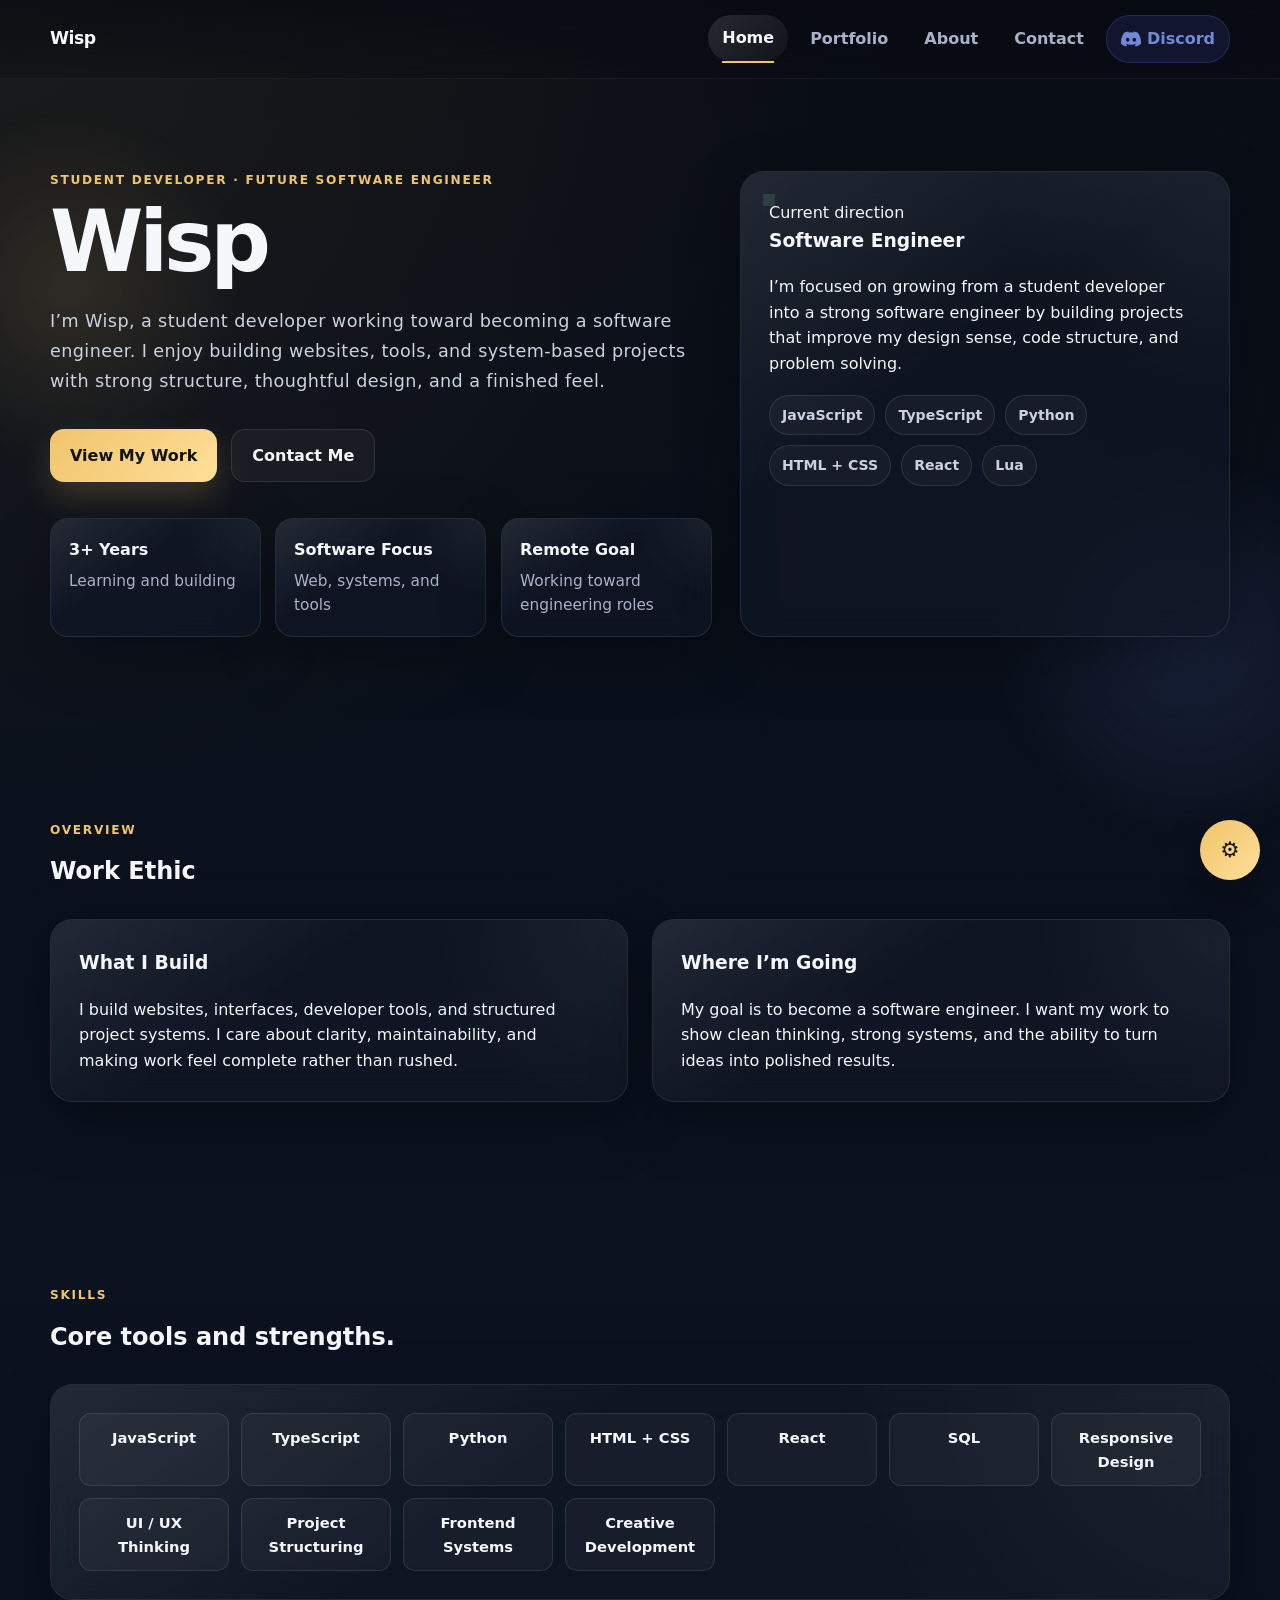
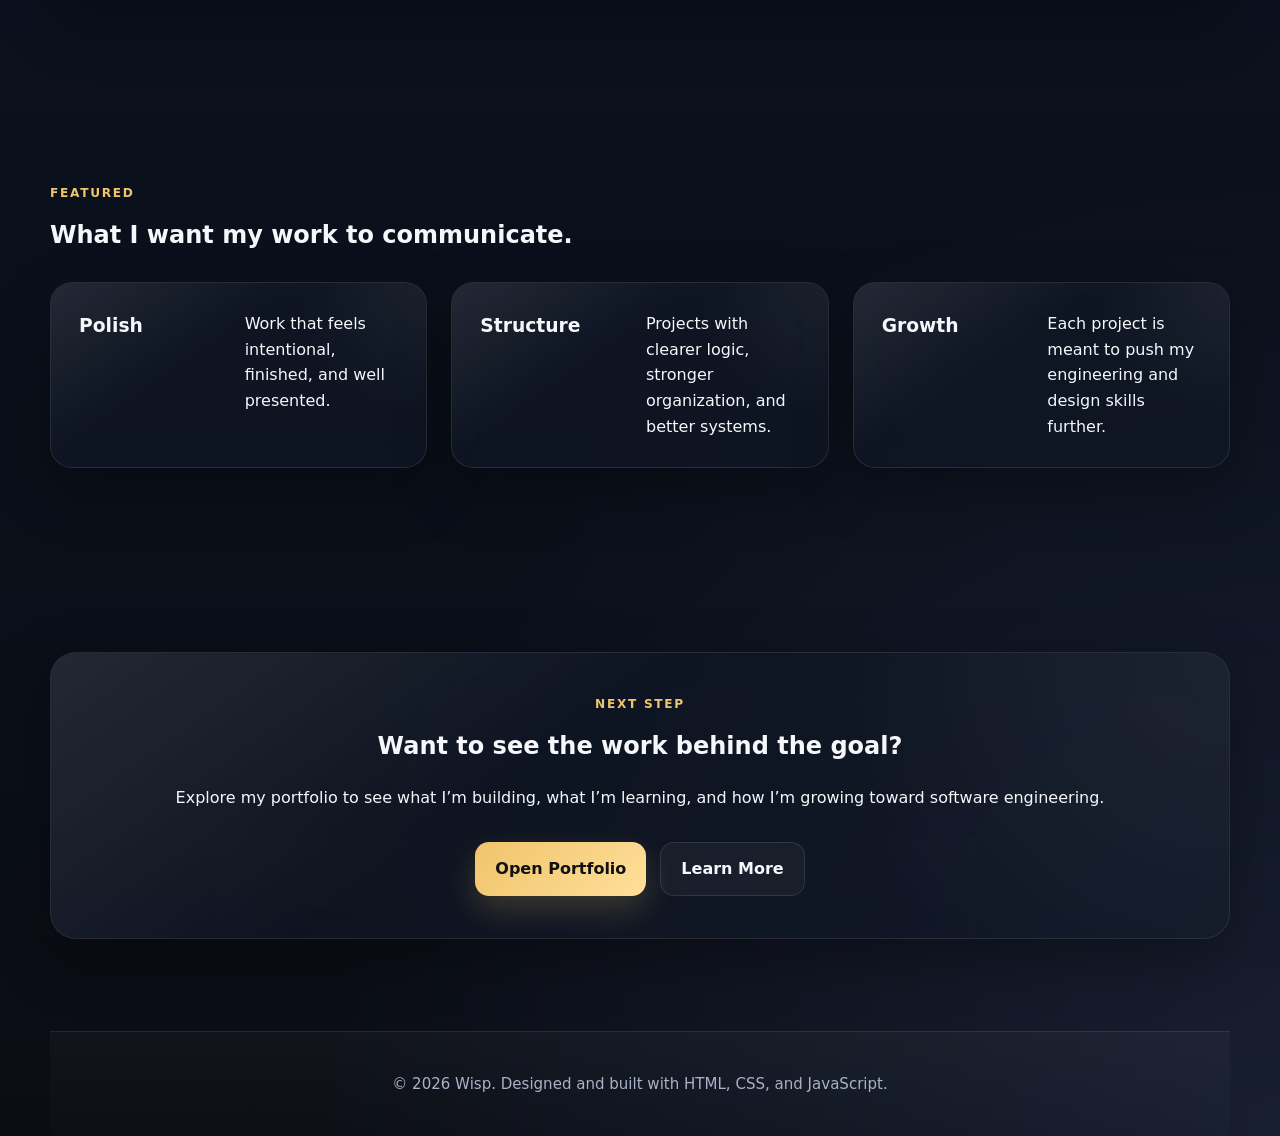
==== index.html @ c850d104 "Add files via upload" ====
<!DOCTYPE html>
<html lang="en">
<head>
<meta charset="UTF-8">
<meta http-equiv="X-UA-Compatible" content="ie=edge">
<meta name="viewport" content="width=device-width, initial-scale=1.0, viewport-fit=cover">
<meta name="color-scheme" content="light dark">
<meta property="og:type" content="website">
<meta property="og:url" content="https://wispts.xyz">
<meta property="og:title" content="Wisp | Software Engineer Portfolio">
<meta property="og:description" content="I'm a student developer focused on growing into a software engineer through real project work, system thinking, and continuous improvement.">
<meta property="og:image" content="wisp_pfp.png">
<meta name="description" content="I’m Wisp, a student developer working toward becoming a software engineer. I enjoy building websites, tools, and system-based projects with strong structure,thoughtful design, and a finished feel.">
<link rel="canonical" href="https://wispts.xyz">
<meta name="robots" content="index, follow, max-image-preview:large">
<meta name="twitter:card" content="summary_large_image">
<meta name="apple-mobile-web-app-capable" content="yes">
<meta name="theme-color" content="#ffffff" media="(prefers-color-scheme: light)"> 
<meta name="theme-color" content="#000000" media="(prefers-color-scheme: dark)">
<script type="application/ld+json">
{
  "@context": "https://schema.org",
  "@type": "WebApplication",
  "name": "Wisp | Portfolio"
}
</script>
    <title>Wisp | Software Engineer Portfolio</title>
    <link rel="stylesheet" href="styles.css">
</head>
<body>    
    <div class="bg-orb orb-1" aria-hidden="true"></div>
    <div class="bg-orb orb-2" aria-hidden="true"></div>

    <header class="site-header">
        <nav class="navbar">
            <a href="index.html" class="logo">Wisp</a>

            <button class="nav-toggle" id="navToggle" aria-label="Toggle navigation" aria-expanded="false" aria-controls="navLinks">
                <span></span>
                <span></span>
                <span></span>
            </button>

            <div class="nav-links" id="navLinks">
                <a href="index.html" class="active">Home</a>
                <a href="portfolio.html">Portfolio</a>
                <a href="about.html">About</a>
                <a href="contact.html">Contact</a>
                <a href="https://discord.gg/YOUR_INVITE" target="_blank" rel="noopener noreferrer" class="nav-discord" aria-label="Discord">
                    <svg width="20" height="20" viewBox="0 0 24 24" fill="currentColor"><path d="M20.317 4.37a19.791 19.791 0 0 0-4.885-1.515.074.074 0 0 0-.079.037c-.21.375-.444.864-.608 1.25a18.27 18.27 0 0 0-5.487 0 12.64 12.64 0 0 0-.617-1.25.077.077 0 0 0-.079-.037A19.736 19.736 0 0 0 3.677 4.37a.07.07 0 0 0-.032.027C.533 9.046-.32 13.58.099 18.057a.082.082 0 0 0 .031.057 19.9 19.9 0 0 0 5.993 3.03.078.078 0 0 0 .084-.028c.462-.63.874-1.295 1.226-1.994a.076.076 0 0 0-.041-.106 13.107 13.107 0 0 1-1.872-.892.077.077 0 0 1-.008-.128 10.2 10.2 0 0 0 .372-.292.074.074 0 0 1 .077-.01c3.928 1.793 8.18 1.793 12.062 0a.074.074 0 0 1 .078.01c.12.098.246.198.373.292a.077.077 0 0 1-.006.127 12.299 12.299 0 0 1-1.873.892.077.077 0 0 0-.041.107c.36.698.772 1.362 1.225 1.993a.076.076 0 0 0 .084.028 19.839 19.839 0 0 0 6.002-3.03.077.077 0 0 0 .032-.054c.5-5.177-.838-9.674-3.549-13.66a.061.061 0 0 0-.031-.03zM8.02 15.33c-1.183 0-2.157-1.085-2.157-2.419 0-1.333.956-2.419 2.157-2.419 1.21 0 2.176 1.096 2.157 2.42 0 1.333-.956 2.418-2.157 2.418zm7.975 0c-1.183 0-2.157-1.085-2.157-2.419 0-1.333.955-2.419 2.157-2.419 1.21 0 2.176 1.096 2.157 2.42 0 1.333-.946 2.418-2.157 2.418z"/></svg>
                    Discord
                </a>
            </div>
        </nav>
    </header>

    <main id="main">
        <section class="section hero">
            <div class="hero-copy reveal">
                <p class="eyebrow">Student Developer · Future Software Engineer</p>
                <h1>Wisp</h1>
                <p class="hero-description">
                    I’m Wisp, a student developer working toward becoming a software engineer.
                    I enjoy building websites, tools, and system-based projects with strong structure,
                    thoughtful design, and a finished feel.
                </p>

                <div class="hero-actions">
                    <a href="portfolio.html" class="button primary">View My Work</a>
                    <a href="contact.html" class="button secondary">Contact Me</a>
                </div>

                <div class="hero-stats">
                    <div class="stat-card">
                        <strong>3+ Years</strong>
                        <span>Learning and building</span>
                    </div>
                    <div class="stat-card">
                        <strong>Software Focus</strong>
                        <span>Web, systems, and tools</span>
                    </div>
                    <div class="stat-card">
                        <strong>Remote Goal</strong>
                        <span>Working toward engineering roles</span>
                    </div>
                </div>
            </div>

            <div class="hero-panel reveal delay-1">
                <div class="dashboard-card">
                    <div class="dashboard-top">
                        <span class="status-dot"></span>
                        <p>Current direction</p>
                    </div>

                    <h3>Software Engineer</h3>
                    <p>
                        I’m focused on growing from a student developer into a strong software engineer
                        by building projects that improve my design sense, code structure, and problem solving.
                    </p>

                    <div class="tech-pills">
                        <span>JavaScript</span>
                        <span>TypeScript</span>
                        <span>Python</span>
                        <span>HTML + CSS</span>
                        <span>React</span>
                        <span>Lua</span>
                    </div>
                </div>
            </div>
        </section>

        <section class="section">
            <div class="section-heading reveal">
                <p class="eyebrow">Overview</p>
                <h2>Work Ethic</h2>
            </div>

            <div class="grid two-col">
                <article class="card reveal">
                    <h3>What I Build</h3>
                    <p>
                        I build websites, interfaces, developer tools, and structured project systems.
                        I care about clarity, maintainability, and making work feel complete rather than rushed.
                    </p>
                </article>

                <article class="card reveal delay-1">
                    <h3>Where I’m Going</h3>
                    <p>
                        My goal is to become a software engineer. I want my work to show clean thinking,
                        strong systems, and the ability to turn ideas into polished results.
                    </p>
                </article>
            </div>
        </section>

        <section class="section">
            <div class="section-heading reveal">
                <p class="eyebrow">Skills</p>
                <h2>Core tools and strengths.</h2>
            </div>

            <div class="card reveal">
                <div class="skill-grid">
                    <span>JavaScript</span>
                    <span>TypeScript</span>
                    <span>Python</span>
                    <span>HTML + CSS</span>
                    <span>React</span>
                    <span>SQL</span>
                    <span>Responsive Design</span>
                    <span>UI / UX Thinking</span>
                    <span>Project Structuring</span>
                    <span>Frontend Systems</span>
                    <span>Creative Development</span>
                </div>
            </div>
        </section>

        <section class="section">
            <div class="section-heading reveal">
                <p class="eyebrow">Featured</p>
                <h2>What I want my work to communicate.</h2>
            </div>

            <div class="grid three-col">
                <article class="card feature-card reveal">
                    <h3>Polish</h3>
                    <p>Work that feels intentional, finished, and well presented.</p>
                </article>

                <article class="card feature-card reveal delay-1">
                    <h3>Structure</h3>
                    <p>Projects with clearer logic, stronger organization, and better systems.</p>
                </article>

                <article class="card feature-card reveal delay-2">
                    <h3>Growth</h3>
                    <p>Each project is meant to push my engineering and design skills further.</p>
                </article>
            </div>
        </section>

        <section class="section">
            <div class="cta-card reveal">
                <p class="eyebrow">Next Step</p>
                <h2>Want to see the work behind the goal?</h2>
                <p>
                    Explore my portfolio to see what I’m building, what I’m learning, and how I’m growing toward software engineering.
                </p>
                <div class="hero-actions center-actions">
                    <a href="portfolio.html" class="button primary">Open Portfolio</a>
                    <a href="about.html" class="button secondary">Learn More</a>
                </div>
            </div>
        </section>
    </main>

    <footer class="footer-section">
        <p>© 2026 Wisp. Designed and built with HTML, CSS, and JavaScript.</p>
    </footer>

    <button class="back-to-top" id="backToTop" aria-label="Back to top">↑</button>
    <button class="settings-fab" id="settingsFab" aria-label="Open site settings" title="Settings">⚙</button>

    <aside class="settings-panel" id="settingsPanel" aria-label="Settings panel">
        <div class="settings-header">
            <h2>Theme Lab</h2>
            <button id="closeSettings" aria-label="Close settings">✕</button>
        </div>

    <div class="settings-body">
        <div class="settings-group">
            <label>Theme</label>
            <select id="themeSelect">
                <option value="dark">Dark Gold</option>
                <option value="light">Light</option>
                <option value="midnight">Midnight</option>
            </select>
        </div>

        <div class="settings-group">
            <label>Surface</label>
            <select id="densitySelect">
                <option value="glass">Glass</option>
                <option value="solid">Solid</option>
            </select>
        </div>

        <div class="settings-group">
            <label>Font</label>
            <select id="fontScaleSelect">
                <option value="normal">Normal</option>
                <option value="large">Large</option>
            </select>
        </div>

        <div class="settings-group">
            <label>Animation</label>
            <input type="range" id="animationLevel" min="0" max="2">
        </div>

        <div class="settings-group">
            <label>Radius</label>
            <input type="range" id="radiusLevel" min="0" max="2">
        </div>
    </div>

    <div class="settings-footer">
        <button id="resetSettings" class="button secondary">Reset</button>
        <button id="applySettings" class="button primary">Apply</button>
    </div>
    </aside>

    <script src="script.js"></script>
</body>
</html>
---- styles.css ----
:root {
    --bg: #0a0d14;
    --bg-soft: #111725;
    --surface: rgba(18, 24, 38, 0.72);
    --surface-strong: rgba(22, 29, 46, 0.92);
    --card-bg: rgba(16, 23, 37, 0.7);
    --card-bg-solid: #121a2a;
    --text: #f5f7fb;
    --muted: #a8b2c8;
    --muted-strong: #cad2e2;
    --border: rgba(255, 255, 255, 0.1);
    --border-strong: rgba(255, 255, 255, 0.18);
    --accent: #f0c46b;
    --accent-2: #ffdf9a;
    --accent-dark: #d5a94d;
    --success: #69e3a7;
    --danger: #ff8585;

    --shadow: 0 20px 60px rgba(0, 0, 0, 0.32);
    --shadow-soft: 0 12px 32px rgba(0, 0, 0, 0.2);
    --shadow-strong: 0 32px 80px rgba(0, 0, 0, 0.42);

    --max-width: 1180px;

    --radius-scale: 1;
    --motion-distance: 26px;
    --motion-duration: 0.7s;
    --panel-width: 390px;

    --nav-pill-padding-y: 10px;
    --nav-pill-padding-x: 14px;

    --section-space: 92px;
    --content-gap: 24px;

    --font-base: 16px;

    --rotateX: 0deg;
    --rotateY: 0deg;
}

*,
*::before,
*::after {
    box-sizing: border-box;
}

html {
    scroll-behavior: smooth;
}

body {
    margin: 0;
    min-height: 100vh;
    font-family: Inter, ui-sans-serif, system-ui, -apple-system, BlinkMacSystemFont, "Segoe UI", sans-serif;
    font-size: var(--font-base);
    line-height: 1.6;
    color: var(--text);
    background:
        radial-gradient(circle at top left, rgba(240, 196, 107, 0.08), transparent 28%),
        radial-gradient(circle at bottom right, rgba(124, 155, 255, 0.12), transparent 32%),
        linear-gradient(180deg, #090d14 0%, #0b1220 45%, #0a0d14 100%);
    overflow-x: hidden;
    position: relative;
    transition: opacity 0.35s ease;
}

body.page-transitioning {
    opacity: 0;
}

body.theme-light {
    --bg: #f6f8fc;
    --bg-soft: #ffffff;
    --surface: rgba(255, 255, 255, 0.82);
    --surface-strong: rgba(255, 255, 255, 0.96);
    --card-bg: rgba(255, 255, 255, 0.82);
    --card-bg-solid: #ffffff;
    --text: #172033;
    --muted: #5f6d86;
    --muted-strong: #3a465d;
    --border: rgba(18, 31, 58, 0.08);
    --border-strong: rgba(18, 31, 58, 0.14);
    --accent: #c88d1b;
    --accent-2: #e3b34d;
    --accent-dark: #a97108;
    --shadow: 0 18px 50px rgba(28, 46, 84, 0.12);
    --shadow-soft: 0 10px 30px rgba(28, 46, 84, 0.08);
    --shadow-strong: 0 28px 70px rgba(28, 46, 84, 0.16);
    background:
        radial-gradient(circle at top left, rgba(225, 175, 67, 0.13), transparent 28%),
        radial-gradient(circle at bottom right, rgba(128, 151, 217, 0.16), transparent 32%),
        linear-gradient(180deg, #f4f7fb 0%, #edf2f9 46%, #f7f9fd 100%);
}

body.theme-midnight {
    --bg: #060815;
    --bg-soft: #0c1330;
    --surface: rgba(12, 18, 42, 0.76);
    --surface-strong: rgba(13, 21, 50, 0.94);
    --card-bg: rgba(12, 19, 44, 0.72);
    --card-bg-solid: #0f1a3f;
    --text: #eef4ff;
    --muted: #9fb2d7;
    --muted-strong: #c7d7f1;
    --border: rgba(143, 177, 255, 0.12);
    --border-strong: rgba(143, 177, 255, 0.22);
    --accent: #7bb2ff;
    --accent-2: #aacfff;
    --accent-dark: #5a90dc;
    background:
        radial-gradient(circle at top left, rgba(107, 158, 255, 0.14), transparent 30%),
        radial-gradient(circle at bottom right, rgba(58, 102, 193, 0.18), transparent 34%),
        linear-gradient(180deg, #060915 0%, #09122b 50%, #060915 100%);
}

body.style-solid {
    --surface: var(--surface-strong);
    --card-bg: var(--card-bg-solid);
}

body.font-large {
    --font-base: 17px;
}

body.motion-minimal {
    --motion-distance: 16px;
    --motion-duration: 0.45s;
}

body.motion-dynamic {
    --motion-distance: 38px;
    --motion-duration: 0.95s;
}

body.radius-tight {
    --radius-scale: 0.78;
}

body.radius-soft {
    --radius-scale: 1.22;
}

body.compact-mode {
    --nav-pill-padding-y: 8px;
    --nav-pill-padding-x: 12px;
}

body.glow-off .bg-orb,
body.glow-off .status-dot {
    opacity: 0 !important;
    box-shadow: none !important;
}

body.high-contrast {
    --border: rgba(255, 255, 255, 0.18);
    --border-strong: rgba(255, 255, 255, 0.28);
}

body.theme-light.high-contrast,
body.theme-midnight.high-contrast {
    --border: rgba(18, 31, 58, 0.18);
    --border-strong: rgba(18, 31, 58, 0.3);
}

body.settings-open {
    overflow: hidden;
}

body.reduce-motion *,
body.reduce-motion *::before,
body.reduce-motion *::after {
    animation: none !important;
    transition-duration: 0.001ms !important;
    scroll-behavior: auto !important;
}

img {
    max-width: 100%;
    display: block;
}

a {
    color: inherit;
    text-decoration: none;
    outline: none;
    position: relative;
    transition: color 0.28s cubic-bezier(0.22, 1, 0.36, 1);
}

a:focus-visible {
    outline: 2px solid var(--accent);
    outline-offset: 2px;
    border-radius: 4px;
}

button,
input,
select,
textarea {
    font: inherit;
}

button:focus-visible,
input:focus-visible,
select:focus-visible,
textarea:focus-visible {
    outline: 2px solid var(--accent);
    outline-offset: 2px;
}

p,
h1,
h2,
h3,
h4 {
    margin-top: 0;
}

p:last-child {
    margin-bottom: 0;
}

.skip-link {
    position: absolute;
    left: 16px;
    top: -44px;
    background: var(--accent);
    color: #101010;
    padding: 10px 14px;
    border-radius: 12px;
    font-weight: 800;
    z-index: 3000;
    transition: top 0.2s ease;
}

.skip-link:focus {
    top: 16px;
}

.bg-orb {
    position: fixed;
    border-radius: 999px;
    filter: blur(10px);
    pointer-events: none;
    z-index: -1;
    opacity: 0.75;
}

.orb-1 {
    width: 380px;
    height: 380px;
    left: -120px;
    top: 100px;
    background: radial-gradient(circle, rgba(240, 196, 107, 0.16), transparent 68%);
    animation: floatOrb 11s ease-in-out infinite;
}

.orb-2 {
    width: 420px;
    height: 420px;
    right: -120px;
    bottom: 40px;
    background: radial-gradient(circle, rgba(115, 146, 255, 0.18), transparent 68%);
    animation: floatOrb 14s ease-in-out infinite reverse;
}

@keyframes floatOrb {
    0%, 100% {
        transform: translate3d(0, 0, 0) scale(1);
    }
    50% {
        transform: translate3d(0, -20px, 0) scale(1.04);
    }
}

@keyframes shimmer {
    0% {
        transform: translateX(-100%);
    }
    100% {
        transform: translateX(100%);
    }
}

.site-header {
    position: sticky;
    top: 0;
    z-index: 1400;
    backdrop-filter: blur(20px);
    background: linear-gradient(180deg, rgba(8, 11, 18, 0.76), rgba(8, 11, 18, 0.3));
    border-bottom: 1px solid rgba(255, 255, 255, 0.06);
    transition: all 0.3s cubic-bezier(0.22, 1, 0.36, 1);
}

.site-header.scrolled {
    background: linear-gradient(180deg, rgba(8, 11, 18, 0.95), rgba(8, 11, 18, 0.65));
    border-bottom-color: rgba(240, 196, 107, 0.12);
    box-shadow: 0 8px 32px rgba(0, 0, 0, 0.24);
}

body.theme-light .site-header {
    background: linear-gradient(180deg, rgba(246, 248, 252, 0.92), rgba(246, 248, 252, 0.62));
    border-bottom-color: rgba(18, 31, 58, 0.08);
}

body.theme-light .site-header.scrolled {
    background: linear-gradient(180deg, rgba(246, 248, 252, 0.98), rgba(246, 248, 252, 0.85));
    border-bottom-color: rgba(200, 141, 27, 0.12);
    box-shadow: 0 8px 32px rgba(28, 46, 84, 0.1);
}

.navbar {
    width: min(var(--max-width), calc(100% - 32px));
    margin: 0 auto;
    min-height: 78px;
    display: flex;
    align-items: center;
    justify-content: space-between;
    gap: 22px;
    position: relative;
}

.logo {
    font-weight: 900;
    letter-spacing: -0.03em;
    font-size: 1.08rem;
    white-space: nowrap;
}

.nav-links {
    display: flex;
    align-items: center;
    gap: 8px;
}

.nav-links a {
    padding: var(--nav-pill-padding-y) var(--nav-pill-padding-x);
    border-radius: 999px;
    color: var(--muted);
    transition: 0.25s ease;
    font-weight: 700;
    position: relative;
    display: inline-flex;
    align-items: center;
    gap: 6px;
}

.nav-links a:focus-visible {
    outline: 2px solid var(--accent);
    outline-offset: 2px;
}

.nav-links a::before {
    content: "";
    position: absolute;
    inset: 0;
    border-radius: inherit;
    background: linear-gradient(135deg, rgba(255,255,255,0.12), rgba(255,255,255,0.03));
    opacity: 0;
    transition: opacity 0.25s ease;
}

body.theme-light .nav-links a::before {
    background: linear-gradient(135deg, rgba(24, 42, 75, 0.09), rgba(24, 42, 75, 0.03));
}

.nav-links a:hover::before,
.nav-links a.active::before {
    opacity: 1;
}

.nav-links a:hover,
.nav-links a.active {
    color: var(--text);
    transform: translateY(-1px);
}

.nav-links a::after {
    content: "";
    position: absolute;
    bottom: -2px;
    left: var(--nav-pill-padding-x);
    right: var(--nav-pill-padding-x);
    height: 2px;
    background: var(--accent);
    transform: scaleX(0);
    transition: transform 0.28s cubic-bezier(0.22, 1, 0.36, 1);
}

.nav-links a:hover::after,
.nav-links a.active::after {
    transform: scaleX(1);
}

.nav-toggle {
    width: 46px;
    height: 46px;
    border-radius: 14px;
    border: 1px solid var(--border);
    background: rgba(255, 255, 255, 0.05);
    display: none;
    align-items: center;
    justify-content: center;
    flex-direction: column;
    gap: 5px;
    cursor: pointer;
    transition: 0.25s ease;
}

body.theme-light .nav-toggle {
    background: rgba(17, 32, 53, 0.04);
}

.nav-toggle:hover {
    transform: translateY(-1px);
    border-color: var(--border-strong);
}

.nav-toggle span {
    width: 20px;
    height: 2px;
    border-radius: 999px;
    background: var(--text);
    transition: 0.22s ease;
}

.nav-toggle.active span:nth-child(1) {
    transform: translateY(7px) rotate(45deg);
}

.nav-toggle.active span:nth-child(2) {
    opacity: 0;
}

.nav-toggle.active span:nth-child(3) {
    transform: translateY(-7px) rotate(-45deg);
}

@media (max-width: 760px) {
    .nav-toggle {
        background: rgba(255, 255, 255, 0.08);
    }
}

main {
    width: 100%;
}

.section {
    width: min(var(--max-width), calc(100% - 32px));
    margin: 0 auto;
    padding: var(--section-space) 0;
}

.section-heading {
    margin-bottom: 28px;
}

.eyebrow {
    color: var(--accent);
    text-transform: uppercase;
    letter-spacing: 0.14em;
    font-size: 0.76rem;
    font-weight: 900;
    margin-bottom: 12px;
}

.hero {
    display: grid;
    grid-template-columns: 1.15fr 0.85fr;
    gap: 28px;
    align-items: stretch;
}

.hero-copy,
.hero-panel,
.page-intro,
.card,
.dashboard-card,
.cta-card {
    position: relative;
}

.hero h1,
.page-intro h1 {
    font-size: clamp(3rem, 7vw, 5.3rem);
    line-height: 0.95;
    letter-spacing: -0.05em;
    margin-bottom: 24px;
    text-wrap: balance;
}

.page-intro {
    max-width: 760px;
}

.hero-description,
.page-description {
    max-width: 62ch;
    font-size: 1.1rem;
    color: var(--muted-strong);
    margin-bottom: 0;
    letter-spacing: 0.4px;
    line-height: 1.7;
}

.hero-actions,
.project-links {
    display: flex;
    flex-wrap: wrap;
    gap: 14px;
    margin-top: 32px;
}

.hero-stats {
    display: grid;
    grid-template-columns: repeat(3, minmax(0, 1fr));
    gap: 14px;
    margin-top: 36px;
}

@media (max-width: 640px) {
    .hero-stats {
        gap: 10px;
    }
}

.grid {
    display: grid;
    gap: var(--content-gap);
}

.grid.two-col {
    grid-template-columns: repeat(2, minmax(0, 1fr));
}

.grid.three-col {
    grid-template-columns: repeat(3, minmax(0, 1fr));
}

.project-grid {
    grid-template-columns: repeat(2, minmax(0, 1fr));
}

.skill-grid,
.feature-card {
    display: grid;
    grid-template-columns: repeat(auto-fit, minmax(140px, 1fr));
    gap: 12px;
}

.skill-grid span,
.feature-card span {
    padding: 12px 16px;
    background: rgba(255, 255, 255, 0.04);
    border: 1px solid var(--border);
    border-radius: calc(12px * var(--radius-scale));
    text-align: center;
    font-weight: 600;
    font-size: 0.92rem;
    transition: all 0.22s ease;
}

body.theme-light .skill-grid span,
body.theme-light .feature-card span {
    background: rgba(20, 33, 58, 0.03);
}

.skill-grid span:hover,
.feature-card span:hover {
    background: rgba(255, 255, 255, 0.08);
    border-color: var(--accent);
    color: var(--accent);
    transform: translateY(-2px);
}

body.theme-light .skill-grid span:hover,
body.theme-light .feature-card span:hover {
    background: rgba(20, 33, 58, 0.07);
}

.stat-card,
.card,
.dashboard-card,
.cta-card,
.settings-panel {
    background: var(--card-bg);
    border: 1px solid var(--border);
    box-shadow: var(--shadow);
    backdrop-filter: blur(18px);
}

.stat-card,
.card,
.dashboard-card,
.cta-card {
    transform-style: preserve-3d;
    transform: perspective(1000px) rotateX(var(--rotateX, 0deg)) rotateY(var(--rotateY, 0deg));
    transition:
        transform 0.28s ease,
        box-shadow 0.28s ease,
        border-color 0.28s ease,
        background 0.28s ease;
    --mouse-x: 50%;
    --mouse-y: 50%;
}

.card::after,
.dashboard-card::after,
.stat-card::after,
.cta-card::after {
    content: "";
    position: absolute;
    top: 0;
    left: 0;
    right: 0;
    bottom: 0;
    background: radial-gradient(
        circle at var(--mouse-x) var(--mouse-y),
        rgba(240, 196, 107, 0.15) 0%,
        transparent 60%
    );
    opacity: 0;
    transition: opacity 0.3s ease;
    pointer-events: none;
    border-radius: inherit;
}

.stat-card {
    border-radius: calc(18px * var(--radius-scale));
    padding: 18px;
    position: relative;
    overflow: hidden;
}

.card {
    border-radius: calc(22px * var(--radius-scale));
    padding: 28px;
    position: relative;
    overflow: hidden;
}

.dashboard-card {
    border-radius: calc(24px * var(--radius-scale));
    padding: 28px;
    width: 100%;
    position: relative;
    overflow: hidden;
    min-height: 100%;
}

.cta-card {
    border-radius: calc(26px * var(--radius-scale));
    padding: 42px 30px;
    text-align: center;
    position: relative;
    overflow: hidden;
}

.stat-card::before,
.card::before,
.dashboard-card::before,
.cta-card::before {
    content: "";
    position: absolute;
    inset: 0;
    background:
        linear-gradient(145deg, rgba(255,255,255,0.12), transparent 42%),
        radial-gradient(circle at top right, rgba(255,255,255,0.08), transparent 35%);
    opacity: 0.75;
    pointer-events: none;
}

body.theme-light .stat-card::before,
body.theme-light .card::before,
body.theme-light .dashboard-card::before,
body.theme-light .cta-card::before {
    background:
        linear-gradient(145deg, rgba(255,255,255,0.48), transparent 42%),
        radial-gradient(circle at top right, rgba(203, 215, 237, 0.28), transparent 35%);
}

.card:hover,
.dashboard-card:hover,
.stat-card:hover,
.cta-card:hover {
    box-shadow: 0 34px 70px rgba(0, 0, 0, 0.34);
    border-color: rgba(255, 255, 255, 0.18);
}

.card:hover::after,
.dashboard-card:hover::after,
.stat-card:hover::after,
.cta-card:hover::after {
    opacity: 1;
}

body.theme-light .card:hover,
body.theme-light .dashboard-card:hover,
body.theme-light .stat-card:hover,
body.theme-light .cta-card:hover {
    border-color: rgba(17, 32, 53, 0.14);
    box-shadow: 0 26px 64px rgba(28, 46, 84, 0.14);
}

.card.is-tilting,
.dashboard-card.is-tilting,
.stat-card.is-tilting,
.cta-card.is-tilting {
    will-change: transform;
}

.stat-card strong,
.card h2,
.card h3,
.dashboard-card h3,
.cta-card h2 {
    text-wrap: balance;
}

.stat-card strong {
    display: block;
    font-size: 1rem;
    margin-bottom: 6px;
}

.stat-card span {
    display: block;
    color: var(--muted);
    font-size: 0.96rem;
}

.project-top {
    display: flex;
    align-items: center;
    gap: 10px;
    margin-bottom: 14px;
}

.project-top p {
    margin: 0;
    color: var(--muted);
    font-weight: 700;
}

.project-top h2 {
    margin: 0;
}

.project-card {
    display: flex;
    flex-direction: column;
    height: 100%;
}

.status-dot {
    width: 10px;
    height: 10px;
    border-radius: 999px;
    background: var(--success);
    box-shadow: 0 0 0 6px rgba(105, 227, 167, 0.14);
    flex-shrink: 0;
}

.tech-pills,
.project-stack,
.tag-row {
    display: flex;
    flex-wrap: wrap;
    gap: 10px;
    margin-top: 18px;
}

.tech-pills span,
.project-stack span,
.project-tag,
.tag-row span {
    display: inline-flex;
    align-items: center;
    padding: 8px 12px;
    border-radius: 999px;
    border: 1px solid var(--border);
    color: var(--muted-strong);
    background: rgba(255, 255, 255, 0.04);
    font-weight: 700;
    font-size: 0.88rem;
    transition: all 0.22s ease;
}

body.theme-light .tech-pills span,
body.theme-light .project-stack span,
body.theme-light .project-tag,
body.theme-light .tag-row span {
    background: rgba(20, 33, 58, 0.04);
}

.tech-pills span:hover,
.project-stack span:hover,
.tag-row span:hover {
    background: rgba(255, 255, 255, 0.08);
    border-color: var(--accent);
    transform: translateY(-2px);
}

.project-tag {
    color: var(--accent);
    border-color: rgba(240, 196, 107, 0.22);
}

.timeline {
    display: grid;
    gap: 16px;
    margin-top: 22px;
}

.timeline-item {
    position: relative;
    padding: 18px 18px 18px 22px;
    border-left: 2px solid rgba(240, 196, 107, 0.35);
    border-radius: 0 calc(16px * var(--radius-scale)) calc(16px * var(--radius-scale)) 0;
    background: rgba(255, 255, 255, 0.03);
}

body.theme-light .timeline-item {
    background: rgba(21, 34, 59, 0.03);
}

.timeline-item::before {
    content: "";
    position: absolute;
    left: -7px;
    top: 23px;
    width: 12px;
    height: 12px;
    border-radius: 999px;
    background: var(--accent);
    box-shadow: 0 0 0 5px rgba(240, 196, 107, 0.16);
}

.timeline-item h3 {
    margin-bottom: 8px;
}

.learning-block {
    margin-top: 32px;
    padding-top: 32px;
    border-top: 1px solid var(--border);
}

.learning-eyebrow {
    margin-top: 0;
}

.center-actions {
    justify-content: center;
}

.clean-list {
    padding: 0;
    margin: 0;
    list-style: none;
    display: grid;
    gap: 10px;
}

.clean-list li {
    color: var(--muted-strong);
    padding-left: 18px;
    position: relative;
}

.clean-list li::before {
    content: "";
    position: absolute;
    left: 0;
    top: 0.72em;
    width: 8px;
    height: 8px;
    border-radius: 999px;
    background: var(--accent);
    transform: translateY(-50%);
}

form,
.form-stack {
    display: grid;
    gap: 16px;
}

label {
    font-weight: 700;
}

input[type="text"],
input[type="email"],
input[type="tel"],
textarea,
select {
    width: 100%;
    border-radius: calc(14px * var(--radius-scale));
    border: 1px solid var(--border);
    background: rgba(255, 255, 255, 0.04);
    color: var(--text);
    padding: 14px 15px;
    outline: none;
    transition: 0.22s ease;
    font-family: inherit;
}

body.theme-light input[type="text"],
body.theme-light input[type="email"],
body.theme-light input[type="tel"],
body.theme-light textarea,
body.theme-light select {
    background: rgba(20, 33, 58, 0.04);
}

input:focus,
textarea:focus,
select:focus {
    border-color: rgba(240, 196, 107, 0.46);
    box-shadow: 0 0 0 4px rgba(240, 196, 107, 0.12);
}

textarea {
    min-height: 150px;
    resize: vertical;
}

.button {
    border: none;
    border-radius: calc(14px * var(--radius-scale));
    padding: 13px 20px;
    display: inline-flex;
    align-items: center;
    justify-content: center;
    font-weight: 800;
    transition:
        transform 0.24s ease,
        box-shadow 0.24s ease,
        background 0.24s ease,
        border-color 0.24s ease;
    cursor: pointer;
    position: relative;
    overflow: hidden;
}

.button::before {
    content: "";
    position: absolute;
    inset: 0;
    background: linear-gradient(145deg, rgba(255,255,255,0.18), transparent 40%);
    opacity: 0;
    transition: opacity 0.24s ease;
}

.button::after {
    content: "";
    position: absolute;
    inset: 0;
    background: linear-gradient(90deg, transparent 0%, rgba(255, 255, 255, 0.4) 50%, transparent 100%);
    opacity: 0;
    animation: none;
}

.button:hover::before {
    opacity: 1;
}

.button:hover::after {
    animation: shimmer 0.6s ease-in-out;
}

.button:hover {
    transform: translateY(-3px);
}

.button:focus-visible {
    outline: 2px solid #111;
    outline-offset: 2px;
}

.button.primary {
    background: linear-gradient(135deg, var(--accent), var(--accent-2));
    color: #111;
    box-shadow: 0 14px 32px rgba(240, 196, 107, 0.2);
}

.button.primary:hover {
    box-shadow: 0 18px 48px rgba(240, 196, 107, 0.32);
}

.button.secondary {
    background: rgba(255, 255, 255, 0.04);
    color: var(--text);
    border: 1px solid var(--border);
}

.button.secondary:hover {
    background: rgba(255, 255, 255, 0.08);
    border-color: var(--accent);
    color: var(--accent);
}

body.theme-light .button.secondary {
    background: rgba(20, 33, 58, 0.04);
}

body.theme-light .button.secondary:hover {
    background: rgba(20, 33, 58, 0.08);
}

.button.small {
    padding: 10px 14px;
    font-size: 0.92rem;
}

.button.full-width {
    width: 100%;
}

.button:active {
    transform: translateY(0);
}

footer {
    width: 100%;
    padding: 40px 0;
    border-top: 1px solid var(--border);
    background: linear-gradient(180deg, rgba(255,255,255,0.03), rgba(255,255,255,0.01));
}

body.theme-light footer {
    background: linear-gradient(180deg, rgba(18, 31, 58, 0.04), rgba(18, 31, 58, 0.02));
}

.footer-section {
    width: min(var(--max-width), calc(100% - 32px));
    margin: 0 auto;
    text-align: center;
    color: var(--muted);
    font-size: 0.94rem;
}

.footer-section p {
    margin: 0;
}

.reveal {
    opacity: 0;
    transform: translateY(var(--motion-distance)) scale(0.985);
    transition:
        opacity var(--motion-duration) cubic-bezier(0.22, 1, 0.36, 1),
        transform var(--motion-duration) cubic-bezier(0.22, 1, 0.36, 1);
    transition-delay: var(--reveal-delay, 0ms);
}

.reveal.is-visible {
    opacity: 1;
    transform: translateY(0) scale(1);
}

.delay-1 {
    transition-delay: 0.09s;
}

.delay-2 {
    transition-delay: 0.18s;
}

.settings-fab,
.back-to-top {
    position: fixed;
    right: 20px;
    border: none;
    border-radius: 50%;
    background: linear-gradient(135deg, var(--accent), var(--accent-2));
    color: #111;
    cursor: pointer;
    box-shadow: 0 18px 40px rgba(0, 0, 0, 0.28);
    z-index: 1600;
}

.settings-fab {
    bottom: 20px;
    width: 60px;
    height: 60px;
    font-size: 1.35rem;
    transition: transform 0.28s ease, box-shadow 0.28s ease;
}

.settings-fab:hover {
    transform: translateY(-4px) rotate(10deg) scale(1.04);
    box-shadow: 0 22px 48px rgba(0, 0, 0, 0.34);
}

.back-to-top {
    bottom: 92px;
    width: 52px;
    height: 52px;
    font-size: 1.2rem;
    transition: transform 0.25s ease, opacity 0.25s ease, box-shadow 0.25s ease;
    opacity: 0;
    pointer-events: none;
}

.back-to-top.visible {
    opacity: 1;
    pointer-events: auto;
}

.back-to-top:hover {
    transform: translateY(-4px);
    box-shadow: 0 18px 38px rgba(0, 0, 0, 0.32);
}

.settings-panel {
    position: fixed;
    right: 20px;
    bottom: 92px;
    width: min(var(--panel-width), calc(100vw - 28px));
    border-radius: calc(28px * var(--radius-scale));
    padding: 22px;
    z-index: 1700;
    transform: translateY(24px) scale(0.96);
    opacity: 0;
    pointer-events: none;
    transition:
        transform 0.28s cubic-bezier(0.22, 1, 0.36, 1),
        opacity 0.28s ease,
        box-shadow 0.28s ease,
        border-color 0.28s ease;
    background:
        linear-gradient(180deg, rgba(255,255,255,0.10), rgba(255,255,255,0.03)),
        linear-gradient(135deg, rgba(255,255,255,0.04), rgba(255,255,255,0.01)),
        var(--card-bg);
    border: 1px solid var(--border);
    box-shadow: 0 28px 80px rgba(0, 0, 0, 0.42);
    overflow: hidden;
    max-height: min(82vh, 780px);
    backdrop-filter: blur(20px);
}

.settings-panel.open {
    opacity: 1;
    transform: translateY(0) scale(1);
    pointer-events: auto;
    border-color: rgba(240, 196, 107, 0.2);
    box-shadow: 0 28px 80px rgba(0, 0, 0, 0.48), 0 0 32px rgba(240, 196, 107, 0.12);
}

.settings-panel::after {
    content: "";
    position: absolute;
    inset: 0;
    pointer-events: none;
    background:
        radial-gradient(circle at top left, rgba(240, 196, 107, 0.12), transparent 30%),
        radial-gradient(circle at bottom right, rgba(122, 154, 255, 0.10), transparent 34%);
    opacity: 0.9;
}

.settings-header,
.settings-body,
.settings-panel > .button {
    position: relative;
    z-index: 1;
}

.settings-header {
    display: flex;
    justify-content: space-between;
    align-items: flex-start;
    gap: 16px;
    margin-bottom: 18px;
    padding-bottom: 14px;
    border-bottom: 1px solid rgba(255,255,255,0.06);
}

body.theme-light .settings-header {
    border-bottom-color: rgba(18, 31, 58, 0.08);
}

.settings-kicker {
    color: var(--accent);
    text-transform: uppercase;
    letter-spacing: 0.16em;
    font-size: 0.68rem;
    font-weight: 900;
    margin-bottom: 6px;
}

.settings-header h2 {
    font-size: 1.28rem;
    line-height: 1.05;
    margin: 0;
}

.settings-body {
    display: grid;
    gap: 16px;
    margin-bottom: 18px;
    overflow-y: auto;
    max-height: calc(min(82vh, 780px) - 142px);
    padding-right: 4px;
}

.settings-body::-webkit-scrollbar {
    width: 8px;
}

.settings-body::-webkit-scrollbar-thumb {
    background: rgba(255,255,255,0.14);
    border-radius: 999px;
}

.settings-footer {
    display: flex;
    gap: 10px;
    margin-top: 16px;
    justify-content: center;
}

.settings-section {
    border: 1px solid var(--border);
    background:
        linear-gradient(180deg, rgba(255,255,255,0.06), rgba(255,255,255,0.03));
    border-radius: calc(20px * var(--radius-scale));
    padding: 16px;
    display: grid;
    gap: 14px;
    box-shadow: inset 0 1px 0 rgba(255,255,255,0.04);
}

body.theme-light .settings-section {
    background:
        linear-gradient(180deg, rgba(255,255,255,0.9), rgba(255,255,255,0.72));
}

.settings-section h3 {
    font-size: 0.96rem;
    letter-spacing: 0.01em;
    margin: 0;
}

.settings-group {
    display: grid;
    gap: 8px;
    padding: 14px;
    border: 1px solid transparent;
    border-radius: calc(14px * var(--radius-scale));
    background: rgba(255, 255, 255, 0.03);
    transition: all 0.22s ease;
}

body.theme-light .settings-group {
    background: rgba(20, 33, 58, 0.03);
}

.settings-group:focus-within {
    background: rgba(255, 255, 255, 0.06);
    border-color: rgba(240, 196, 107, 0.22);
}

body.theme-light .settings-group:focus-within {
    background: rgba(20, 33, 58, 0.06);
}

.settings-group label {
    display: block;
    margin-bottom: 8px;
    font-size: 0.95rem;
    font-weight: 700;
    color: var(--text);
    letter-spacing: 0.3px;
}

.settings-group strong {
    font-weight: 700;
}

.settings-group p {
    color: var(--muted);
    font-size: 0.9rem;
    margin: 0;
}

.settings-group .custom-dropdown,
.settings-group .custom-slider-container {
    margin-top: 8px;
}

.setting-topline {
    display: flex;
    justify-content: space-between;
    align-items: center;
    gap: 12px;
}

.setting-topline span {
    color: var(--accent);
    font-weight: 800;
    font-size: 0.88rem;
}

.icon-close {
    border: 1px solid var(--border);
    background: rgba(255,255,255,0.06);
    color: var(--text);
    width: 42px;
    height: 42px;
    border-radius: 14px;
    font-size: 1rem;
    cursor: pointer;
    transition: transform 0.22s ease, background 0.22s ease, border-color 0.22s ease;
    flex-shrink: 0;
}

.icon-close:hover {
    transform: rotate(90deg) scale(1.04);
    background: rgba(255,255,255,0.12);
}

.toggle-row {
    display: grid;
    grid-template-columns: 1fr auto;
    align-items: center;
    gap: 16px;
    padding: 12px 0;
    border-top: 1px solid rgba(255,255,255,0.06);
}

.toggle-row:first-of-type {
    border-top: none;
    padding-top: 0;
}

.settings-group input[type="range"] {
    appearance: none;
    width: 100%;
    height: 8px;
    border-radius: 999px;
    background: linear-gradient(90deg, var(--accent), rgba(255,255,255,0.18));
    outline: none;
}

.settings-group input[type="range"]::-webkit-slider-thumb {
    appearance: none;
    width: 22px;
    height: 22px;
    border-radius: 50%;
    background: #fff;
    border: 3px solid var(--accent);
    box-shadow: 0 8px 20px rgba(0,0,0,0.22);
    cursor: pointer;
}

.settings-group input[type="range"]::-moz-range-thumb {
    width: 22px;
    height: 22px;
    border-radius: 50%;
    background: #fff;
    border: 3px solid var(--accent);
    box-shadow: 0 8px 20px rgba(0,0,0,0.22);
    cursor: pointer;
}

.settings-group select {
    width: 100%;
    appearance: none;
    border-radius: 14px;
    border: 1px solid var(--border);
    background:
        linear-gradient(180deg, rgba(255,255,255,0.08), rgba(255,255,255,0.04));
    color: var(--text);
    padding: 13px 44px 13px 14px;
    outline: none;
    font-weight: 700;
    transition: border-color 0.22s ease, transform 0.22s ease, background 0.22s ease;
}

.settings-group select:hover {
    transform: translateY(-1px);
    border-color: rgba(255,255,255,0.22);
}

body.theme-light .settings-group select {
    background: rgba(255,255,255,0.95);
    color: #16203f;
}

.switch {
    position: relative;
    display: inline-block;
    width: 56px;
    height: 32px;
}

.switch input {
    opacity: 0;
    width: 0;
    height: 0;
}

.slider {
    position: absolute;
    inset: 0;
    background: rgba(255,255,255,0.12);
    border: 1px solid var(--border);
    border-radius: 999px;
    transition: 0.22s ease;
}

.slider::before {
    content: "";
    position: absolute;
    width: 22px;
    height: 22px;
    left: 4px;
    top: 4px;
    border-radius: 50%;
    background: white;
    box-shadow: 0 6px 14px rgba(0,0,0,0.18);
    transition: 0.22s ease;
}

.switch input:checked + .slider {
    background: linear-gradient(135deg, var(--accent), var(--accent-2));
}

.switch input:checked + .slider::before {
    transform: translateX(24px);
}

.full-width {
    width: 100%;
}

.muted {
    color: var(--muted);
}

.center {
    text-align: center;
}

.section-heading h2,
.card h2,
.card h3,
.dashboard-card h3,
.cta-card h2 {
    text-wrap: balance;
}

/* Dev mode grid overlay */
body.dev-mode::before {
    content: "";
    position: fixed;
    top: 0;
    left: 0;
    right: 0;
    bottom: 0;
    background-image:
        repeating-linear-gradient(
            0deg,
            rgba(240, 196, 107, 0.08) 0px,
            rgba(240, 196, 107, 0.08) 1px,
            transparent 1px,
            transparent 40px
        ),
        repeating-linear-gradient(
            90deg,
            rgba(240, 196, 107, 0.08) 0px,
            rgba(240, 196, 107, 0.08) 1px,
            transparent 1px,
            transparent 40px
        );
    pointer-events: none;
    z-index: 9999;
    opacity: 0.5;
}

/* Enhanced selection styling */
::selection {
    background: rgba(240, 196, 107, 0.35);
    color: #fff;
}

::-moz-selection {
    background: rgba(240, 196, 107, 0.35);
    color: #fff;
}

body.theme-light ::selection {
    background: rgba(240, 196, 107, 0.22);
    color: #111;
}

body.theme-light ::-moz-selection {
    background: rgba(240, 196, 107, 0.22);
    color: #111;
}

/* Reduce motion support */
@media (prefers-reduced-motion: reduce) {
    *,
    *::before,
    *::after {
        animation-duration: 0.01ms !important;
        animation-iteration-count: 1 !important;
        transition-duration: 0.01ms !important;
        scroll-behavior: auto !important;
    }
}

/* ======================== */
/* CUSTOM DROPDOWN STYLES */
/* ======================== */
.custom-dropdown {
    position: relative;
    width: 100%;
}

.custom-dropdown-btn {
    width: 100%;
    appearance: none;
    border-radius: calc(14px * var(--radius-scale));
    border: 1px solid var(--border);
    background: rgba(255, 255, 255, 0.04);
    color: var(--text);
    padding: 13px 44px 13px 14px;
    outline: none;
    font-weight: 700;
    transition: all 0.22s ease;
    cursor: pointer;
    display: flex;
    justify-content: space-between;
    align-items: center;
    gap: 8px;
}

.custom-dropdown-btn:hover {
    transform: translateY(-1px);
    border-color: rgba(255, 255, 255, 0.22);
    background: rgba(255, 255, 255, 0.08);
}

.custom-dropdown-btn:focus-visible {
    outline: 2px solid var(--accent);
    outline-offset: 2px;
}

.dropdown-text {
    flex: 1;
    text-align: left;
}

.dropdown-arrow {
    font-size: 0.7rem;
    transition: transform 0.28s cubic-bezier(0.22, 1, 0.36, 1);
    display: inline-flex;
    align-items: center;
}

.custom-dropdown-btn[aria-expanded="true"] .dropdown-arrow {
    transform: rotate(180deg);
}

body.theme-light .custom-dropdown-btn {
    background: rgba(20, 33, 58, 0.04);
}

body.theme-light .custom-dropdown-btn:hover {
    background: rgba(20, 33, 58, 0.08);
}

/* Dropdown Menu */
.custom-dropdown-list {
    position: absolute;
    top: 100%;
    left: 0;
    right: 0;
    background: var(--card-bg);
    border: 1px solid var(--border);
    border-radius: calc(12px * var(--radius-scale));
    margin-top: 8px;
    max-height: 0;
    overflow: hidden;
    opacity: 0;
    transition: all 0.28s cubic-bezier(0.22, 1, 0.36, 1);
    box-shadow: 0 12px 32px rgba(0, 0, 0, 0.22);
    z-index: 1000;
    backdrop-filter: blur(18px);
}

.custom-dropdown-list.open {
    max-height: 280px;
    opacity: 1;
}

.custom-dropdown-item {
    padding: 12px 14px;
    cursor: pointer;
    transition: all 0.22s ease;
    color: var(--muted-strong);
    border-bottom: 1px solid rgba(255, 255, 255, 0.04);
    font-weight: 600;
}

.custom-dropdown-item:last-child {
    border-bottom: none;
}

.custom-dropdown-item:hover {
    background: rgba(255, 255, 255, 0.06);
    color: var(--accent);
    transform: translateX(4px);
}

.custom-dropdown-item.selected {
    background: rgba(240, 196, 107, 0.12);
    color: var(--accent);
    border-left: 3px solid var(--accent);
    padding-left: 11px;
}

body.theme-light .custom-dropdown-item:hover,
body.theme-light .custom-dropdown-item.selected {
    background: rgba(240, 196, 107, 0.08);
}

/* ======================== */
/* CUSTOM SLIDER STYLES */
/* ======================== */
.custom-slider-container {
    display: grid;
    gap: 12px;
}

.custom-slider-track {
    position: relative;
    height: 6px;
    background: rgba(255, 255, 255, 0.08);
    border-radius: 999px;
    cursor: pointer;
    transition: background 0.22s ease;
}

body.theme-light .custom-slider-track {
    background: rgba(20, 33, 58, 0.08);
}

.custom-slider-track:hover {
    background: rgba(255, 255, 255, 0.12);
}

body.theme-light .custom-slider-track:hover {
    background: rgba(20, 33, 58, 0.12);
}

.custom-slider-fill {
    position: absolute;
    height: 100%;
    background: linear-gradient(90deg, var(--accent), var(--accent-2));
    border-radius: 999px;
    transition: width 0.12s ease;
}

.custom-slider-thumb {
    position: absolute;
    top: 50%;
    left: 0;
    transform: translate(-50%, -50%);
    width: 20px;
    height: 20px;
    background: linear-gradient(135deg, var(--accent), var(--accent-2));
    border-radius: 50%;
    box-shadow: 0 4px 12px rgba(240, 196, 107, 0.28);
    cursor: grab;
    transition: all 0.22s ease;
    z-index: 10;
}

.custom-slider-thumb:hover {
    transform: translate(-50%, -50%) scale(1.1);
    box-shadow: 0 6px 20px rgba(240, 196, 107, 0.4);
}

.custom-slider-thumb.dragging {
    cursor: grabbing;
    transform: translate(-50%, -50%) scale(1.15);
}

.custom-slider-value {
    text-align: center;
    font-weight: 700;
    color: var(--accent);
    font-size: 0.95rem;
    min-height: 1.5em;
    transition: color 0.22s ease;
}

/* ======================== */
/* NAV DISCORD BUTTON       */
/* ======================== */
.nav-discord {
    background: rgba(88, 101, 242, 0.12);
    border: 1px solid rgba(88, 101, 242, 0.25);
    color: #7289da !important;
    gap: 6px;
}

.nav-discord:hover {
    background: rgba(88, 101, 242, 0.22);
    border-color: rgba(88, 101, 242, 0.4);
    color: #fff !important;
}

.nav-discord svg {
    flex-shrink: 0;
}

body.theme-light .nav-discord {
    background: rgba(88, 101, 242, 0.08);
    border-color: rgba(88, 101, 242, 0.18);
}

body.theme-light .nav-discord:hover {
    background: rgba(88, 101, 242, 0.16);
    color: #5865f2 !important;
}

/* ======================== */
/* SOCIALS CARD (CONTACT)   */
/* ======================== */
.socials-card {
    text-align: center;
}

.socials-grid {
    display: grid;
    grid-template-columns: repeat(auto-fit, minmax(140px, 1fr));
    gap: 14px;
    margin-top: 24px;
}

.social-link {
    display: flex;
    align-items: center;
    justify-content: center;
    gap: 10px;
    padding: 18px 16px;
    border-radius: calc(16px * var(--radius-scale));
    border: 1px solid var(--border);
    background: rgba(255, 255, 255, 0.04);
    color: var(--muted-strong);
    font-weight: 700;
    font-size: 0.95rem;
    transition: all 0.25s ease;
}

.social-link:hover {
    background: rgba(255, 255, 255, 0.08);
    border-color: var(--accent);
    color: var(--accent);
    transform: translateY(-3px);
    box-shadow: 0 12px 28px rgba(0, 0, 0, 0.2);
}

.social-link svg {
    flex-shrink: 0;
    opacity: 0.8;
    transition: opacity 0.25s ease;
}

.social-link:hover svg {
    opacity: 1;
}

body.theme-light .social-link {
    background: rgba(20, 33, 58, 0.03);
}

body.theme-light .social-link:hover {
    background: rgba(20, 33, 58, 0.07);
}

/* ======================== */
/* SITE PREVIEW OVERLAY     */
/* ======================== */
.preview-overlay {
    position: fixed;
    inset: 0;
    z-index: 2000;
    background: rgba(0, 0, 0, 0.7);
    backdrop-filter: blur(8px);
    display: flex;
    align-items: center;
    justify-content: center;
    padding: 24px;
    opacity: 0;
    pointer-events: none;
    transition: opacity 0.3s ease;
}

.preview-overlay.open {
    opacity: 1;
    pointer-events: auto;
}

.preview-container {
    width: 100%;
    max-width: 1200px;
    height: 85vh;
    border-radius: calc(20px * var(--radius-scale));
    border: 1px solid var(--border-strong);
    background: var(--bg);
    box-shadow: 0 32px 80px rgba(0, 0, 0, 0.5);
    display: flex;
    flex-direction: column;
    overflow: hidden;
    transform: scale(0.95) translateY(20px);
    transition: transform 0.3s cubic-bezier(0.22, 1, 0.36, 1);
}

.preview-overlay.open .preview-container {
    transform: scale(1) translateY(0);
}

.preview-header {
    display: flex;
    align-items: center;
    justify-content: space-between;
    padding: 14px 20px;
    background: var(--surface-strong);
    border-bottom: 1px solid var(--border);
    flex-shrink: 0;
}

.preview-title {
    font-weight: 800;
    font-size: 0.95rem;
    color: var(--text);
}

.preview-close {
    width: 36px;
    height: 36px;
    border-radius: 10px;
    border: 1px solid var(--border);
    background: rgba(255, 255, 255, 0.06);
    color: var(--text);
    font-size: 1rem;
    cursor: pointer;
    display: flex;
    align-items: center;
    justify-content: center;
    transition: all 0.22s ease;
}

.preview-close:hover {
    background: rgba(255, 85, 85, 0.15);
    border-color: rgba(255, 85, 85, 0.3);
    color: var(--danger);
    transform: rotate(90deg);
}

.preview-frame {
    flex: 1;
    width: 100%;
    border: none;
    background: #fff;
}

@media (max-width: 980px) {
    .hero,
    .grid.two-col,
    .grid.three-col,
    .project-grid {
        grid-template-columns: 1fr;
    }

    .hero-stats {
        grid-template-columns: 1fr;
    }

    .section {
        padding: 76px 0;
    }

    .dashboard-card,
    .card,
    .cta-card {
        padding: 24px;
    }
}

@media (max-width: 760px) {
    .navbar {
        min-height: 72px;
    }

    .nav-toggle {
        display: flex;
    }

    .nav-links {
        position: absolute;
        top: calc(100% + 12px);
        right: 0;
        min-width: 240px;
        flex-direction: column;
        align-items: stretch;
        background:
            linear-gradient(180deg, rgba(255,255,255,0.08), rgba(255,255,255,0.03)),
            var(--card-bg);
        border: 1px solid var(--border);
        border-radius: calc(20px * var(--radius-scale));
        box-shadow: var(--shadow);
        padding: 12px;
        display: none;
        backdrop-filter: blur(18px);
    }

    .nav-links.open {
        display: flex;
    }

    body.theme-light .nav-links {
        background:
            linear-gradient(180deg, rgba(255,255,255,0.96), rgba(255,255,255,0.88)),
            var(--card-bg);
    }

    .nav-links a {
        border-radius: 14px;
    }

    .section {
        width: min(var(--max-width), calc(100% - 24px));
        padding: 68px 0;
    }

    .hero h1,
    .page-intro h1 {
        font-size: clamp(2.2rem, 10vw, 3.6rem);
    }

    .card,
    .dashboard-card,
    .cta-card {
        padding: 22px;
    }

    .hero-actions,
    .project-links {
        flex-direction: column;
        align-items: stretch;
    }

    .button {
        width: 100%;
    }

    .grid.three-col {
        grid-template-columns: 1fr;
    }

    .settings-fab,
    .back-to-top {
        right: 14px;
    }

    .settings-fab {
        width: 56px;
        height: 56px;
    }

    .back-to-top {
        width: 48px;
        height: 48px;
        bottom: 84px;
    }

    .preview-overlay {
        padding: 0;
    }

    .preview-container {
        height: 100vh;
        max-width: 100%;
        border-radius: 0;
    }

    .socials-grid {
        grid-template-columns: repeat(2, 1fr);
    }
}

@media (max-width: 520px) {
    .section {
        width: min(var(--max-width), calc(100% - 18px));
        padding: 56px 0;
    }

    .hero h1,
    .page-intro h1 {
        font-size: clamp(1.8rem, 8vw, 3rem);
    }

    .hero-description,
    .page-description {
        font-size: 1rem;
    }

    .card,
    .dashboard-card,
    .cta-card,
    .settings-panel {
        border-radius: calc(20px * var(--radius-scale));
    }

    .stat-card {
        padding: 16px;
    }

    .settings-header {
        gap: 10px;
    }

    .settings-section {
        padding: 14px;
    }

    .skill-grid,
    .feature-card {
        grid-template-columns: repeat(2, 1fr);
    }

    .hero-stats {
        gap: 10px;
    }

    .stat-card strong {
        font-size: 0.9rem;
    }

    .stat-card span {
        font-size: 0.88rem;
    }

    .eyebrow {
        font-size: 0.7rem;
    }
    
}
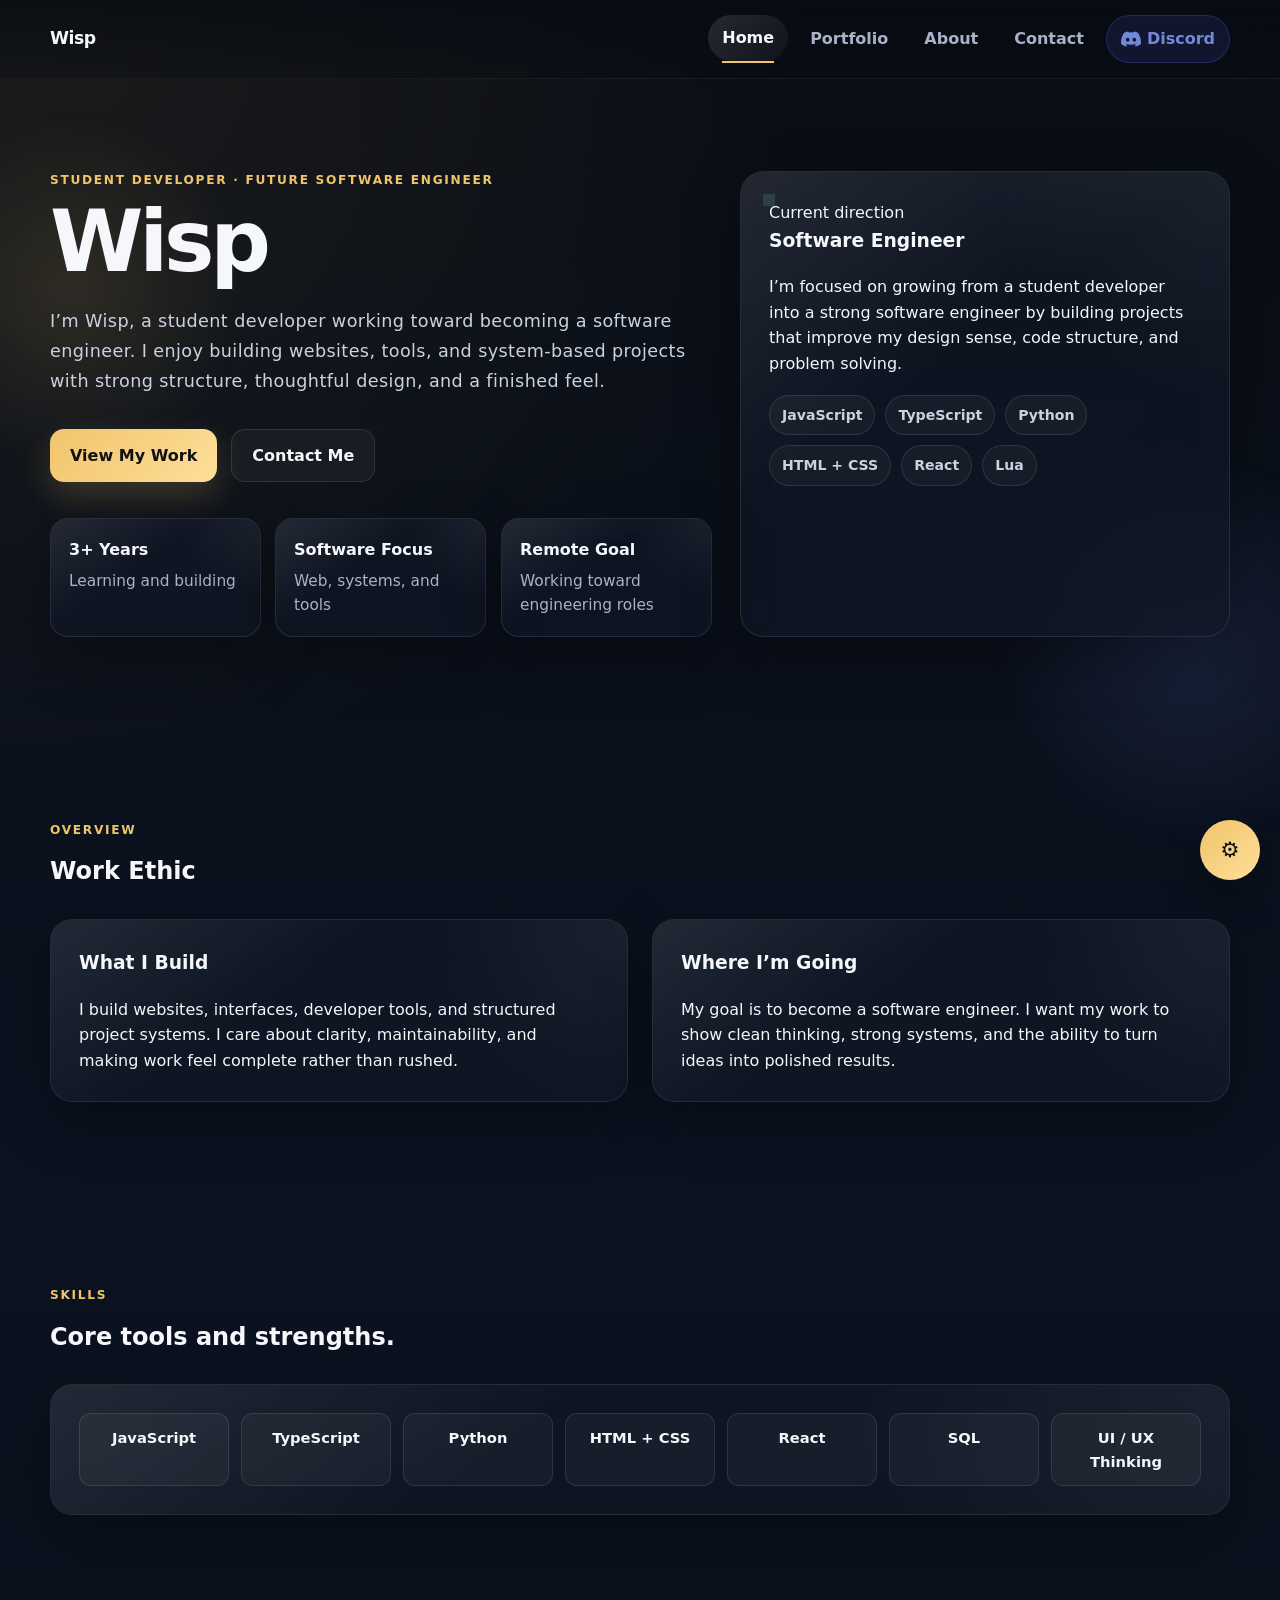
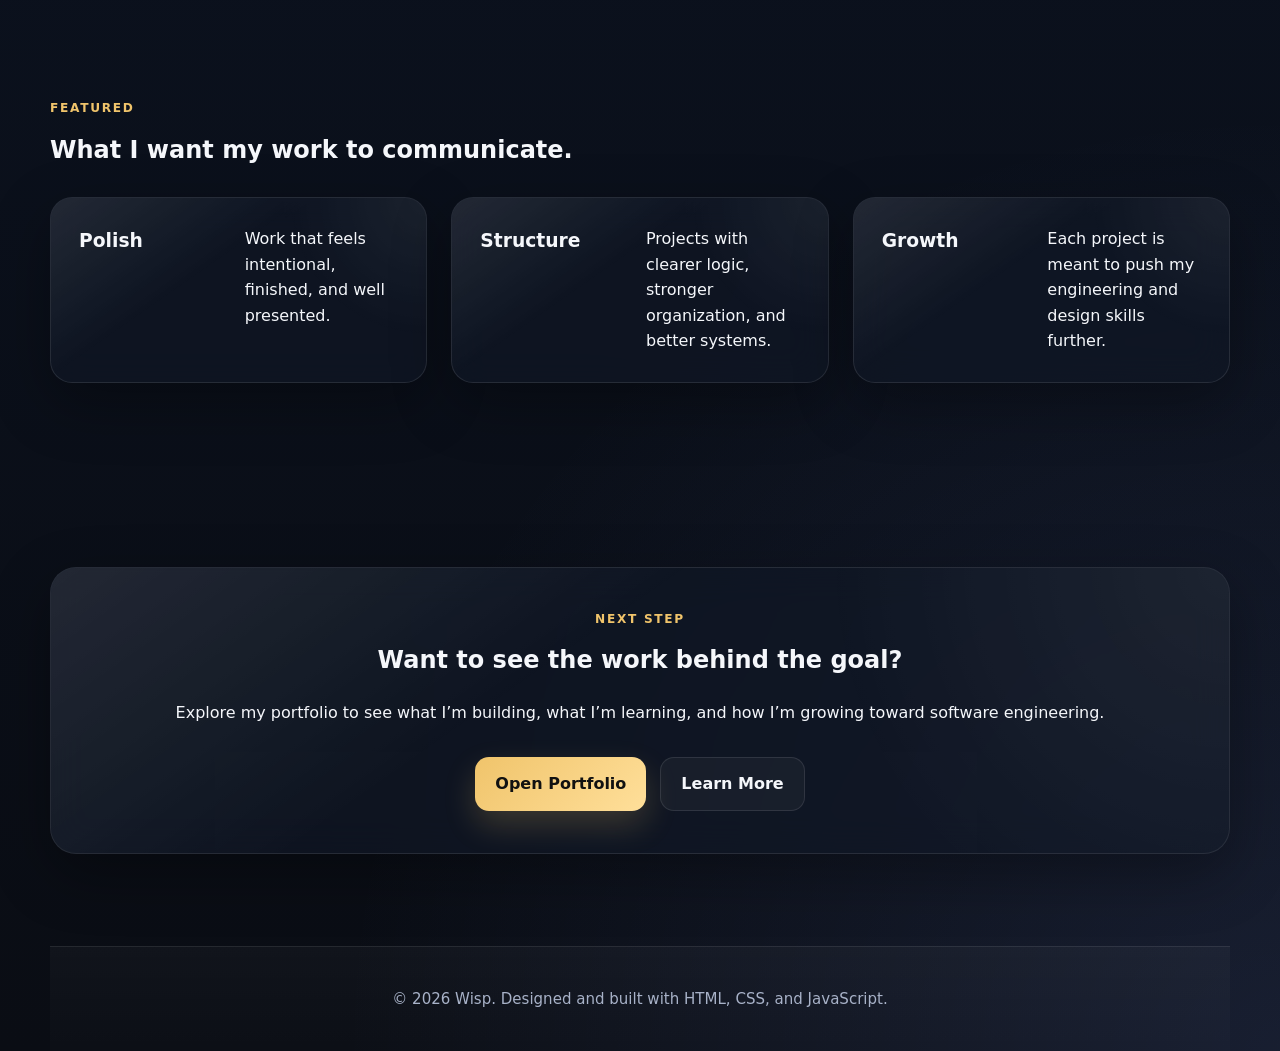
==== commit 54a47aa4: "Add files via upload" ====
--- a/index.html
+++ b/index.html
@@ -10,8 +10,8 @@
 <meta property="og:title" content="Wisp | Software Engineer Portfolio">
 <meta property="og:description" content="I'm a student developer focused on growing into a software engineer through real project work, system thinking, and continuous improvement.">
 <meta property="og:image" content="wisp_pfp.png">
-<meta name="description" content="I’m Wisp, a student developer working toward becoming a software engineer. I enjoy building websites, tools, and system-based projects with strong structure,thoughtful design, and a finished feel.">
-<link rel="canonical" href="https://wispts.xyz">
+<meta name="description" content="I'm Wisp, a student developer working toward becoming a software engineer. I enjoy building websites, tools, and system-based projects with strong structure, thoughtful design, and a finished feel.">
+<link rel="canonical" href="https://wispts.xyz/">
 <meta name="robots" content="index, follow, max-image-preview:large">
 <meta name="twitter:card" content="summary_large_image">
 <meta name="apple-mobile-web-app-capable" content="yes">
@@ -46,7 +46,7 @@
                 <a href="portfolio.html">Portfolio</a>
                 <a href="about.html">About</a>
                 <a href="contact.html">Contact</a>
-                <a href="https://discord.gg/YOUR_INVITE" target="_blank" rel="noopener noreferrer" class="nav-discord" aria-label="Discord">
+                <a href="https://discord.gg/YBNzKH5bwg" target="_blank" rel="noopener noreferrer" class="nav-discord" aria-label="Discord">
                     <svg width="20" height="20" viewBox="0 0 24 24" fill="currentColor"><path d="M20.317 4.37a19.791 19.791 0 0 0-4.885-1.515.074.074 0 0 0-.079.037c-.21.375-.444.864-.608 1.25a18.27 18.27 0 0 0-5.487 0 12.64 12.64 0 0 0-.617-1.25.077.077 0 0 0-.079-.037A19.736 19.736 0 0 0 3.677 4.37a.07.07 0 0 0-.032.027C.533 9.046-.32 13.58.099 18.057a.082.082 0 0 0 .031.057 19.9 19.9 0 0 0 5.993 3.03.078.078 0 0 0 .084-.028c.462-.63.874-1.295 1.226-1.994a.076.076 0 0 0-.041-.106 13.107 13.107 0 0 1-1.872-.892.077.077 0 0 1-.008-.128 10.2 10.2 0 0 0 .372-.292.074.074 0 0 1 .077-.01c3.928 1.793 8.18 1.793 12.062 0a.074.074 0 0 1 .078.01c.12.098.246.198.373.292a.077.077 0 0 1-.006.127 12.299 12.299 0 0 1-1.873.892.077.077 0 0 0-.041.107c.36.698.772 1.362 1.225 1.993a.076.076 0 0 0 .084.028 19.839 19.839 0 0 0 6.002-3.03.077.077 0 0 0 .032-.054c.5-5.177-.838-9.674-3.549-13.66a.061.061 0 0 0-.031-.03zM8.02 15.33c-1.183 0-2.157-1.085-2.157-2.419 0-1.333.956-2.419 2.157-2.419 1.21 0 2.176 1.096 2.157 2.42 0 1.333-.956 2.418-2.157 2.418zm7.975 0c-1.183 0-2.157-1.085-2.157-2.419 0-1.333.955-2.419 2.157-2.419 1.21 0 2.176 1.096 2.157 2.42 0 1.333-.946 2.418-2.157 2.418z"/></svg>
                     Discord
                 </a>
@@ -150,11 +150,7 @@
                     <span>HTML + CSS</span>
                     <span>React</span>
                     <span>SQL</span>
-                    <span>Responsive Design</span>
                     <span>UI / UX Thinking</span>
-                    <span>Project Structuring</span>
-                    <span>Frontend Systems</span>
-                    <span>Creative Development</span>
                 </div>
             </div>
         </section>
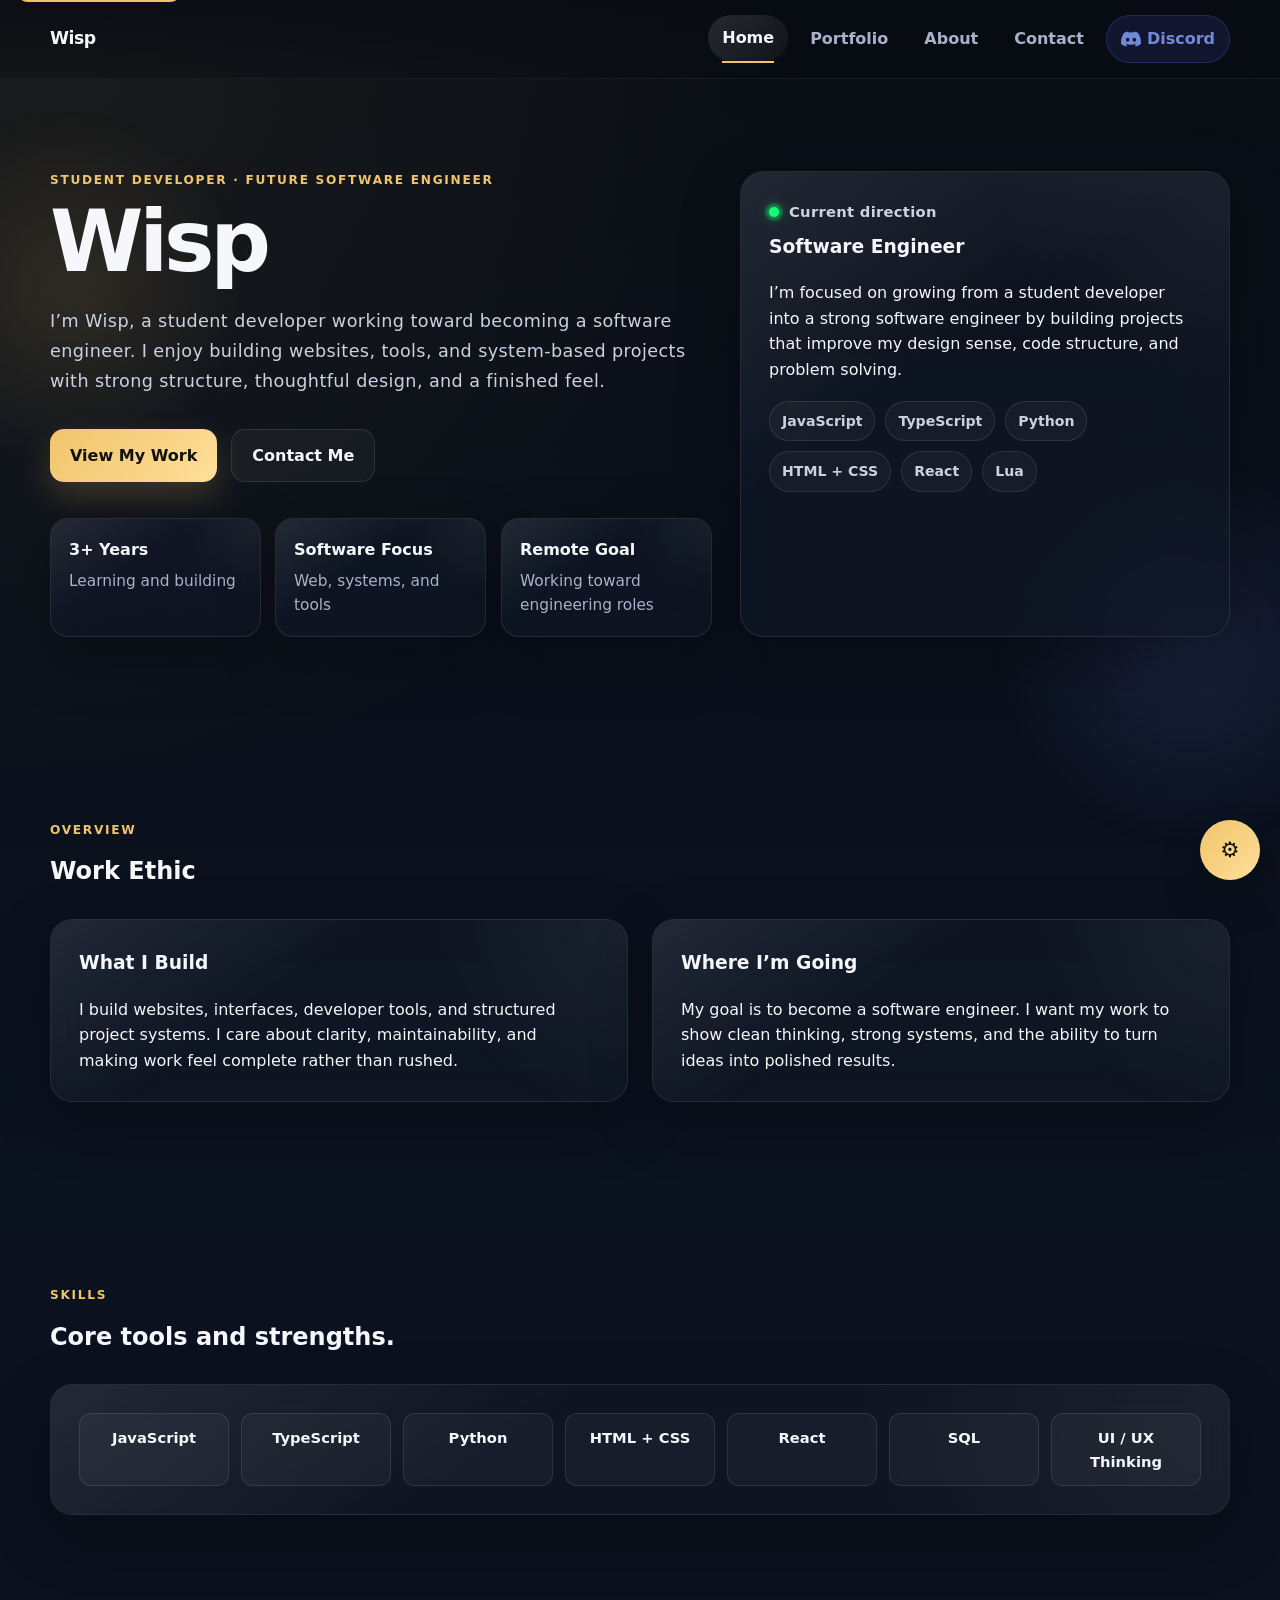
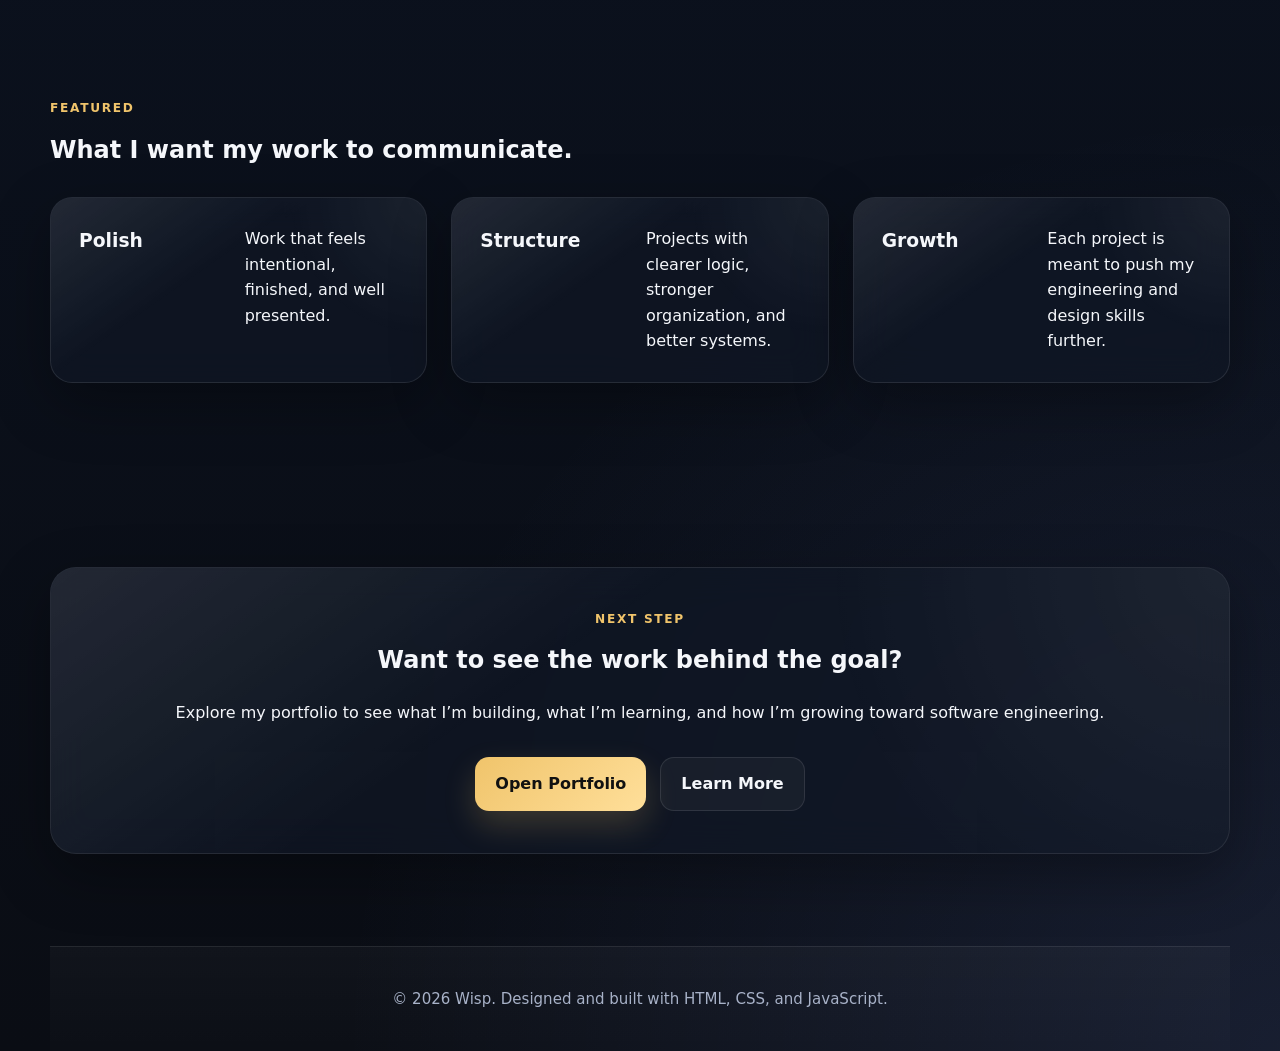
==== commit 905b2421: "Add files via upload" ====
--- a/index.html
+++ b/index.html
@@ -2,7 +2,6 @@
 <html lang="en">
 <head>
 <meta charset="UTF-8">
-<meta http-equiv="X-UA-Compatible" content="ie=edge">
 <meta name="viewport" content="width=device-width, initial-scale=1.0, viewport-fit=cover">
 <meta name="color-scheme" content="light dark">
 <meta property="og:type" content="website">
@@ -28,6 +27,7 @@
     <link rel="stylesheet" href="styles.css">
 </head>
 <body>    
+    <a href="#main" class="skip-link">Skip to content</a>
     <div class="bg-orb orb-1" aria-hidden="true"></div>
     <div class="bg-orb orb-2" aria-hidden="true"></div>
 
@@ -209,16 +209,24 @@
 
     <div class="settings-body">
         <div class="settings-group">
-            <label>Theme</label>
+            <label for="themeSelect">Theme</label>
             <select id="themeSelect">
                 <option value="dark">Dark Gold</option>
                 <option value="light">Light</option>
                 <option value="midnight">Midnight</option>
+                <option value="emerald">Emerald</option>
+                <option value="rose">Rose</option>
+                <option value="sunset">Sunset</option>
+                <option value="arctic">Arctic</option>
+                <option value="lavender">Lavender</option>
+                <option value="cherry">Cherry</option>
+                <option value="ocean">Ocean</option>
+                <option value="mono">Mono</option>
             </select>
         </div>
 
         <div class="settings-group">
-            <label>Surface</label>
+            <label for="densitySelect">Surface</label>
             <select id="densitySelect">
                 <option value="glass">Glass</option>
                 <option value="solid">Solid</option>
@@ -226,7 +234,7 @@
         </div>
 
         <div class="settings-group">
-            <label>Font</label>
+            <label for="fontScaleSelect">Font</label>
             <select id="fontScaleSelect">
                 <option value="normal">Normal</option>
                 <option value="large">Large</option>
@@ -234,13 +242,13 @@
         </div>
 
         <div class="settings-group">
-            <label>Animation</label>
-            <input type="range" id="animationLevel" min="0" max="2">
-        </div>
-
-        <div class="settings-group">
-            <label>Radius</label>
-            <input type="range" id="radiusLevel" min="0" max="2">
+            <label for="animationLevel">Animation</label>
+            <input type="range" id="animationLevel" min="0" max="100" value="50">
+        </div>
+
+        <div class="settings-group">
+            <label for="radiusLevel">Radius</label>
+            <input type="range" id="radiusLevel" min="0" max="100" value="50">
         </div>
     </div>
 
--- a/styles.css
+++ b/styles.css
@@ -114,6 +114,182 @@
         linear-gradient(180deg, #060915 0%, #09122b 50%, #060915 100%);
 }
 
+body.theme-emerald {
+    --bg: #071210;
+    --bg-soft: #0e1f1b;
+    --surface: rgba(14, 28, 24, 0.74);
+    --surface-strong: rgba(16, 32, 28, 0.93);
+    --card-bg: rgba(12, 26, 22, 0.72);
+    --card-bg-solid: #0f2420;
+    --text: #eaf7f3;
+    --muted: #8fbfaf;
+    --muted-strong: #b8ddd0;
+    --border: rgba(105, 227, 167, 0.1);
+    --border-strong: rgba(105, 227, 167, 0.2);
+    --accent: #5ce8a0;
+    --accent-2: #8cf0be;
+    --accent-dark: #3cc47c;
+    --success: #5ce8a0;
+    background:
+        radial-gradient(circle at top left, rgba(92, 232, 160, 0.12), transparent 28%),
+        radial-gradient(circle at bottom right, rgba(60, 196, 124, 0.15), transparent 32%),
+        linear-gradient(180deg, #061210 0%, #0a1e1a 48%, #071210 100%);
+}
+
+body.theme-rose {
+    --bg: #120810;
+    --bg-soft: #1e0f1b;
+    --surface: rgba(28, 14, 24, 0.74);
+    --surface-strong: rgba(32, 17, 28, 0.93);
+    --card-bg: rgba(26, 12, 22, 0.72);
+    --card-bg-solid: #221020;
+    --text: #fbedf7;
+    --muted: #c49ab4;
+    --muted-strong: #dfc0d4;
+    --border: rgba(255, 130, 180, 0.1);
+    --border-strong: rgba(255, 130, 180, 0.2);
+    --accent: #ff7eb3;
+    --accent-2: #ffa8cc;
+    --accent-dark: #e05c93;
+    --success: #ff7eb3;
+    background:
+        radial-gradient(circle at top left, rgba(255, 126, 179, 0.12), transparent 28%),
+        radial-gradient(circle at bottom right, rgba(224, 92, 147, 0.15), transparent 32%),
+        linear-gradient(180deg, #100810 0%, #1a0e18 48%, #120810 100%);
+}
+
+body.theme-sunset {
+    --bg: #140e08;
+    --bg-soft: #221810;
+    --surface: rgba(30, 20, 12, 0.74);
+    --surface-strong: rgba(34, 24, 14, 0.93);
+    --card-bg: rgba(28, 18, 10, 0.72);
+    --card-bg-solid: #261a10;
+    --text: #fdf3ea;
+    --muted: #c4a888;
+    --muted-strong: #ddc4a8;
+    --border: rgba(255, 160, 80, 0.1);
+    --border-strong: rgba(255, 160, 80, 0.2);
+    --accent: #ff9a52;
+    --accent-2: #ffbd82;
+    --accent-dark: #e07830;
+    --success: #ff9a52;
+    background:
+        radial-gradient(circle at top left, rgba(255, 154, 82, 0.12), transparent 28%),
+        radial-gradient(circle at bottom right, rgba(224, 120, 48, 0.15), transparent 32%),
+        linear-gradient(180deg, #120c08 0%, #1e140c 48%, #140e08 100%);
+}
+
+body.theme-arctic {
+    --bg: #080e14;
+    --bg-soft: #0f1a28;
+    --surface: rgba(14, 24, 38, 0.74);
+    --surface-strong: rgba(16, 28, 44, 0.93);
+    --card-bg: rgba(12, 22, 36, 0.72);
+    --card-bg-solid: #112030;
+    --text: #e8f2ff;
+    --muted: #8eacc8;
+    --muted-strong: #b4ceea;
+    --border: rgba(120, 200, 255, 0.1);
+    --border-strong: rgba(120, 200, 255, 0.2);
+    --accent: #64d2ff;
+    --accent-2: #94e2ff;
+    --accent-dark: #3cb8e8;
+    --success: #64d2ff;
+    background:
+        radial-gradient(circle at top left, rgba(100, 210, 255, 0.1), transparent 28%),
+        radial-gradient(circle at bottom right, rgba(60, 184, 232, 0.14), transparent 32%),
+        linear-gradient(180deg, #070d14 0%, #0c1824 48%, #080e14 100%);
+}
+
+body.theme-lavender {
+    --bg: #0e0a16;
+    --bg-soft: #181228;
+    --surface: rgba(22, 16, 36, 0.74);
+    --surface-strong: rgba(26, 19, 42, 0.93);
+    --card-bg: rgba(20, 14, 34, 0.72);
+    --card-bg-solid: #1a1230;
+    --text: #f0eaff;
+    --muted: #a898c8;
+    --muted-strong: #c8bae2;
+    --border: rgba(170, 140, 255, 0.1);
+    --border-strong: rgba(170, 140, 255, 0.2);
+    --accent: #b08aff;
+    --accent-2: #cdb0ff;
+    --accent-dark: #9068e0;
+    --success: #b08aff;
+    background:
+        radial-gradient(circle at top left, rgba(176, 138, 255, 0.1), transparent 28%),
+        radial-gradient(circle at bottom right, rgba(144, 104, 224, 0.14), transparent 32%),
+        linear-gradient(180deg, #0c0a14 0%, #14102a 48%, #0e0a16 100%);
+}
+
+body.theme-cherry {
+    --bg: #140808;
+    --bg-soft: #221010;
+    --surface: rgba(30, 12, 12, 0.74);
+    --surface-strong: rgba(34, 14, 14, 0.93);
+    --card-bg: rgba(28, 10, 10, 0.72);
+    --card-bg-solid: #261212;
+    --text: #fdeaea;
+    --muted: #c49090;
+    --muted-strong: #dfb4b4;
+    --border: rgba(255, 100, 100, 0.1);
+    --border-strong: rgba(255, 100, 100, 0.2);
+    --accent: #ff6464;
+    --accent-2: #ff9494;
+    --accent-dark: #e04444;
+    --success: #ff6464;
+    background:
+        radial-gradient(circle at top left, rgba(255, 100, 100, 0.1), transparent 28%),
+        radial-gradient(circle at bottom right, rgba(224, 68, 68, 0.14), transparent 32%),
+        linear-gradient(180deg, #120808 0%, #1e0e0e 48%, #140808 100%);
+}
+
+body.theme-ocean {
+    --bg: #060d12;
+    --bg-soft: #0c1a22;
+    --surface: rgba(10, 22, 32, 0.74);
+    --surface-strong: rgba(12, 26, 38, 0.93);
+    --card-bg: rgba(8, 20, 30, 0.72);
+    --card-bg-solid: #0e2230;
+    --text: #e6f4fa;
+    --muted: #88b8cc;
+    --muted-strong: #acd4e6;
+    --border: rgba(80, 200, 220, 0.1);
+    --border-strong: rgba(80, 200, 220, 0.2);
+    --accent: #4dd8e0;
+    --accent-2: #80e8ee;
+    --accent-dark: #30b8c0;
+    --success: #4dd8e0;
+    background:
+        radial-gradient(circle at top left, rgba(77, 216, 224, 0.1), transparent 28%),
+        radial-gradient(circle at bottom right, rgba(48, 184, 192, 0.14), transparent 32%),
+        linear-gradient(180deg, #050c12 0%, #0a1820 48%, #060d12 100%);
+}
+
+body.theme-mono {
+    --bg: #0e0e0e;
+    --bg-soft: #1a1a1a;
+    --surface: rgba(22, 22, 22, 0.76);
+    --surface-strong: rgba(28, 28, 28, 0.94);
+    --card-bg: rgba(20, 20, 20, 0.72);
+    --card-bg-solid: #1c1c1c;
+    --text: #ebebeb;
+    --muted: #999;
+    --muted-strong: #bbb;
+    --border: rgba(255, 255, 255, 0.08);
+    --border-strong: rgba(255, 255, 255, 0.16);
+    --accent: #e0e0e0;
+    --accent-2: #fff;
+    --accent-dark: #b0b0b0;
+    --success: #c8c8c8;
+    background:
+        radial-gradient(circle at top left, rgba(255, 255, 255, 0.04), transparent 28%),
+        radial-gradient(circle at bottom right, rgba(200, 200, 200, 0.06), transparent 32%),
+        linear-gradient(180deg, #0c0c0c 0%, #141414 48%, #0e0e0e 100%);
+}
+
 body.style-solid {
     --surface: var(--surface-strong);
     --card-bg: var(--card-bg-solid);
@@ -273,6 +449,36 @@
         transform: translate3d(0, -20px, 0) scale(1.04);
     }
 }
+
+/* Cursor glow — follows mouse everywhere */
+.cursor-glow {
+    position: fixed;
+    top: -150px;
+    left: -150px;
+    width: 300px;
+    height: 300px;
+    border-radius: 50%;
+    background: radial-gradient(circle, rgba(240, 196, 107, 0.12) 0%, transparent 70%);
+    pointer-events: none;
+    z-index: 9998;
+    opacity: 0;
+    transition: opacity 0.35s ease;
+    will-change: transform;
+    mix-blend-mode: screen;
+}
+
+body.theme-light .cursor-glow { background: radial-gradient(circle, rgba(213, 163, 58, 0.1) 0%, transparent 70%); }
+body.theme-midnight .cursor-glow { background: radial-gradient(circle, rgba(107, 158, 255, 0.12) 0%, transparent 70%); }
+body.theme-emerald .cursor-glow { background: radial-gradient(circle, rgba(92, 232, 160, 0.12) 0%, transparent 70%); }
+body.theme-rose .cursor-glow { background: radial-gradient(circle, rgba(255, 126, 179, 0.12) 0%, transparent 70%); }
+body.theme-sunset .cursor-glow { background: radial-gradient(circle, rgba(255, 154, 82, 0.12) 0%, transparent 70%); }
+body.theme-arctic .cursor-glow { background: radial-gradient(circle, rgba(100, 210, 255, 0.12) 0%, transparent 70%); }
+body.theme-lavender .cursor-glow { background: radial-gradient(circle, rgba(176, 138, 255, 0.12) 0%, transparent 70%); }
+body.theme-cherry .cursor-glow { background: radial-gradient(circle, rgba(255, 100, 100, 0.12) 0%, transparent 70%); }
+body.theme-ocean .cursor-glow { background: radial-gradient(circle, rgba(77, 216, 224, 0.12) 0%, transparent 70%); }
+body.theme-mono .cursor-glow { background: radial-gradient(circle, rgba(224, 224, 224, 0.08) 0%, transparent 70%); }
+
+.reduce-motion .cursor-glow { display: none; }
 
 @keyframes shimmer {
     0% {
@@ -754,13 +960,43 @@
     height: 100%;
 }
 
+.project-card .project-links {
+    margin-top: auto;
+    padding-top: 18px;
+}
+
+.dashboard-top {
+    display: flex;
+    align-items: center;
+    gap: 10px;
+    margin-bottom: 8px;
+}
+
+.dashboard-top p {
+    margin: 0;
+    color: var(--muted-strong);
+    font-weight: 600;
+    font-size: 0.92rem;
+    letter-spacing: 0.3px;
+}
+
 .status-dot {
     width: 10px;
     height: 10px;
     border-radius: 999px;
-    background: var(--success);
-    box-shadow: 0 0 0 6px rgba(105, 227, 167, 0.14);
+    background: #00ff6a;
+    box-shadow: 0 0 6px #00ff6a, 0 0 14px rgba(0, 255, 106, 0.5), 0 0 0 4px rgba(0, 255, 106, 0.12);
     flex-shrink: 0;
+    animation: dotPulse 2s ease-in-out infinite;
+}
+
+@keyframes dotPulse {
+    0%, 100% {
+        box-shadow: 0 0 6px #00ff6a, 0 0 14px rgba(0, 255, 106, 0.5), 0 0 0 4px rgba(0, 255, 106, 0.12);
+    }
+    50% {
+        box-shadow: 0 0 10px #00ff6a, 0 0 24px rgba(0, 255, 106, 0.65), 0 0 0 6px rgba(0, 255, 106, 0.2);
+    }
 }
 
 .tech-pills,
@@ -1029,6 +1265,852 @@
     padding: 40px 0;
     border-top: 1px solid var(--border);
     background: linear-gradient(180deg, rgba(255,255,255,0.03), rgba(255,255,255,0.01));
+}
+
+/* ====== PROJECT DETAIL PAGE ====== */
+
+.project-back {
+    display: inline-flex;
+    align-items: center;
+    gap: 6px;
+    color: var(--muted);
+    text-decoration: none;
+    font-size: 0.92rem;
+    font-weight: 600;
+    margin-bottom: 24px;
+    transition: color 0.2s ease;
+}
+
+.project-back:hover {
+    color: var(--accent);
+}
+
+.project-hero {
+    text-align: left;
+}
+
+.project-hero h1 {
+    font-size: clamp(2rem, 5vw, 3.2rem);
+    margin: 8px 0 16px;
+}
+
+.project-hero-desc {
+    font-size: 1.12rem;
+    color: var(--muted);
+    max-width: 720px;
+    line-height: 1.7;
+}
+
+.project-hero .project-tag {
+    font-size: 0.82rem;
+}
+
+.project-hero .project-stack {
+    margin-top: 18px;
+}
+
+.hero-doc-links {
+    margin-top: 20px;
+}
+
+/* Docs layout — sidebar + main */
+.docs-layout {
+    display: grid;
+    grid-template-columns: 220px 1fr;
+    gap: 40px;
+    align-items: start;
+}
+
+.docs-sidebar {
+    position: sticky;
+    top: 100px;
+    max-height: calc(100vh - 120px);
+    overflow-y: auto;
+}
+
+.docs-nav {
+    display: flex;
+    flex-direction: column;
+    gap: 2px;
+    border-left: 2px solid var(--border);
+    padding-left: 0;
+}
+
+/* Collapsible sidebar groups */
+.docs-nav-group {
+    display: flex;
+    flex-direction: column;
+}
+
+.docs-nav-group-toggle {
+    display: flex;
+    align-items: center;
+    gap: 6px;
+    padding: 9px 14px;
+    margin-left: -2px;
+    border: none;
+    background: none;
+    color: var(--text);
+    font-size: 0.82rem;
+    font-weight: 700;
+    text-transform: uppercase;
+    letter-spacing: 0.06em;
+    cursor: pointer;
+    border-left: 2px solid transparent;
+    border-radius: 0 calc(6px * var(--radius-scale)) calc(6px * var(--radius-scale)) 0;
+    transition: color 0.2s ease, background 0.2s ease;
+    user-select: none;
+}
+
+.docs-nav-group-toggle:hover {
+    background: rgba(255, 255, 255, 0.03);
+}
+
+body.theme-light .docs-nav-group-toggle:hover {
+    background: rgba(18, 31, 58, 0.04);
+}
+
+.docs-nav-chevron {
+    flex-shrink: 0;
+    transition: transform 0.25s ease;
+    transform: rotate(-90deg);
+}
+
+.docs-nav-group-toggle.open .docs-nav-chevron {
+    transform: rotate(0deg);
+}
+
+.docs-nav-group-items {
+    display: grid;
+    grid-template-rows: 0fr;
+    transition: grid-template-rows 0.25s ease;
+}
+
+.docs-nav-group-inner {
+    overflow: hidden;
+}
+
+.docs-nav-group-items.open {
+    grid-template-rows: 1fr;
+}
+
+.docs-nav-group-items .docs-nav-link {
+    padding-left: 28px;
+}
+
+.docs-nav-link {
+    display: flex;
+    align-items: center;
+    gap: 6px;
+    padding: 8px 16px;
+    color: var(--muted);
+    text-decoration: none;
+    font-size: 0.88rem;
+    font-weight: 500;
+    border-left: 2px solid transparent;
+    margin-left: -2px;
+    transition: color 0.2s ease, border-color 0.2s ease, background 0.2s ease;
+    border-radius: 0 calc(6px * var(--radius-scale)) calc(6px * var(--radius-scale)) 0;
+}
+
+.docs-nav-link:hover {
+    color: var(--text);
+    background: rgba(255, 255, 255, 0.03);
+}
+
+.docs-nav-link.active {
+    color: var(--accent);
+    border-left-color: var(--accent);
+    background: rgba(240, 196, 107, 0.06);
+    font-weight: 600;
+}
+
+body.theme-light .docs-nav-link:hover {
+    background: rgba(18, 31, 58, 0.03);
+}
+
+body.theme-light .docs-nav-link.active {
+    background: rgba(18, 31, 58, 0.06);
+}
+
+/* Doc sections */
+.docs-main {
+    display: flex;
+    flex-direction: column;
+    gap: 32px;
+    min-width: 0;
+}
+
+.doc-section {
+    scroll-margin-top: 90px;
+}
+
+.doc-section-header {
+    display: flex;
+    align-items: center;
+    gap: 12px;
+    margin-bottom: 20px;
+    padding-bottom: 12px;
+    border-bottom: 1px solid var(--border);
+}
+
+.doc-section-header h2 {
+    font-size: 1.5rem;
+    margin: 0;
+    color: var(--accent);
+}
+
+.doc-section-badge {
+    font-size: 0.68rem;
+    font-weight: 700;
+    text-transform: uppercase;
+    letter-spacing: 0.06em;
+    padding: 3px 10px;
+    border-radius: 99px;
+    background: var(--accent);
+    color: var(--bg);
+    white-space: nowrap;
+}
+
+/* Reading progress bar */
+.doc-progress-bar {
+    position: fixed;
+    top: 0;
+    left: 0;
+    width: 100%;
+    height: 3px;
+    background: var(--accent);
+    transform-origin: left;
+    transform: scaleX(0);
+    z-index: 10000;
+    transition: transform 0.1s linear;
+    pointer-events: none;
+}
+
+/* Sidebar nav badge */
+.docs-nav-badge {
+    font-size: 0.58rem;
+    font-weight: 700;
+    text-transform: uppercase;
+    letter-spacing: 0.04em;
+    padding: 1px 6px;
+    border-radius: 99px;
+    background: var(--accent);
+    color: var(--bg);
+    margin-left: auto;
+    flex-shrink: 0;
+}
+
+.doc-content p {
+    font-size: 1.02rem;
+    line-height: 1.8;
+    color: var(--muted);
+    margin-bottom: 14px;
+}
+
+.doc-content p:last-child {
+    margin-bottom: 0;
+}
+
+.doc-content strong {
+    color: var(--text);
+    font-weight: 700;
+}
+
+.doc-content code {
+    background: rgba(255, 255, 255, 0.06);
+    padding: 2px 7px;
+    border-radius: 5px;
+    font-size: 0.9em;
+    font-family: "SF Mono", "Fira Code", "Consolas", monospace;
+    color: var(--accent);
+}
+
+body.theme-light .doc-content code {
+    background: rgba(18, 31, 58, 0.06);
+}
+
+.doc-content pre {
+    background: rgba(0, 0, 0, 0.35);
+    border: 1px solid var(--border);
+    border-radius: calc(12px * var(--radius-scale));
+    padding: 20px 24px;
+    overflow-x: auto;
+    margin: 16px 0;
+    -webkit-overflow-scrolling: touch;
+}
+
+body.theme-light .doc-content pre {
+    background: rgba(18, 31, 58, 0.04);
+}
+
+/* Code block wrapper with copy + lang label */
+.code-block-wrapper {
+    position: relative;
+    margin: 16px 0;
+}
+
+.code-block-wrapper pre {
+    margin: 0;
+}
+
+.code-lang {
+    position: absolute;
+    top: 10px;
+    left: 16px;
+    font-size: 0.68rem;
+    font-weight: 700;
+    text-transform: uppercase;
+    letter-spacing: 0.08em;
+    color: var(--muted);
+    opacity: 0.5;
+    pointer-events: none;
+    font-family: inherit;
+}
+
+.code-copy-btn {
+    position: absolute;
+    top: 8px;
+    right: 10px;
+    padding: 4px 12px;
+    border: 1px solid var(--border);
+    border-radius: calc(6px * var(--radius-scale));
+    background: rgba(255, 255, 255, 0.04);
+    color: var(--muted);
+    font-size: 0.72rem;
+    font-weight: 600;
+    cursor: pointer;
+    transition: color 0.2s ease, border-color 0.2s ease, background 0.2s ease;
+    z-index: 2;
+}
+
+.code-copy-btn:hover {
+    color: var(--accent);
+    border-color: var(--accent);
+    background: rgba(255, 255, 255, 0.06);
+}
+
+body.theme-light .code-copy-btn {
+    background: rgba(18, 31, 58, 0.04);
+}
+
+body.theme-light .code-copy-btn:hover {
+    background: rgba(18, 31, 58, 0.08);
+}
+
+/* Horizontal divider */
+.doc-divider {
+    border: none;
+    height: 1px;
+    background: linear-gradient(90deg, transparent, var(--border), transparent);
+    margin: 28px 0;
+}
+
+/* Callout blocks */
+.doc-callout {
+    display: flex;
+    gap: 14px;
+    padding: 16px 20px;
+    border-radius: calc(12px * var(--radius-scale));
+    border-left: 3px solid;
+    margin: 18px 0;
+    font-size: 0.95rem;
+    line-height: 1.7;
+}
+
+.doc-callout p { margin: 0; color: inherit; }
+
+.doc-callout-icon {
+    font-size: 1.2rem;
+    flex-shrink: 0;
+    margin-top: 1px;
+}
+
+.doc-callout-title {
+    display: block;
+    margin-bottom: 4px;
+    font-size: 0.82rem;
+    text-transform: uppercase;
+    letter-spacing: 0.05em;
+}
+
+.doc-callout-info {
+    background: rgba(100, 160, 255, 0.06);
+    border-color: #6490ff;
+    color: #a0c4ff;
+}
+
+.doc-callout-warning {
+    background: rgba(255, 200, 60, 0.06);
+    border-color: #ffc83c;
+    color: #ffd970;
+}
+
+.doc-callout-tip {
+    background: rgba(92, 232, 160, 0.06);
+    border-color: #5ce8a0;
+    color: #8cf0c2;
+}
+
+.doc-callout-note {
+    background: rgba(176, 138, 255, 0.06);
+    border-color: #b08aff;
+    color: #c8b0ff;
+}
+
+body.theme-light .doc-callout-info  { background: rgba(100, 160, 255, 0.08); color: #3a6ecc; }
+body.theme-light .doc-callout-warning { background: rgba(255, 180, 30, 0.08); color: #b08000; }
+body.theme-light .doc-callout-tip    { background: rgba(50, 180, 120, 0.08); color: #1e8050; }
+body.theme-light .doc-callout-note   { background: rgba(140, 100, 220, 0.08); color: #6840b0; }
+
+/* Blockquote */
+.doc-blockquote {
+    border-left: 3px solid var(--border);
+    margin: 18px 0;
+    padding: 12px 20px;
+    background: rgba(255, 255, 255, 0.02);
+    border-radius: 0 calc(8px * var(--radius-scale)) calc(8px * var(--radius-scale)) 0;
+}
+
+.doc-blockquote p {
+    margin: 0;
+    color: var(--muted);
+    font-style: italic;
+    font-size: 0.98rem;
+    line-height: 1.75;
+}
+
+body.theme-light .doc-blockquote {
+    background: rgba(18, 31, 58, 0.02);
+}
+
+/* Sub-headings (h3, h4 inside docs) */
+.doc-subheading {
+    font-size: 1.15rem;
+    color: var(--text);
+    margin: 28px 0 12px;
+    padding-bottom: 8px;
+    border-bottom: 1px dashed var(--border);
+}
+
+.doc-subheading-sm {
+    font-size: 0.98rem;
+    color: var(--text);
+    margin: 22px 0 10px;
+    font-weight: 600;
+    opacity: 0.85;
+}
+
+/* Tables */
+.doc-table-wrapper {
+    overflow-x: auto;
+    margin: 18px 0;
+    border-radius: calc(10px * var(--radius-scale));
+    border: 1px solid var(--border);
+}
+
+.doc-table {
+    width: 100%;
+    border-collapse: collapse;
+    font-size: 0.92rem;
+}
+
+.doc-table th {
+    text-align: left;
+    padding: 12px 16px;
+    background: rgba(255, 255, 255, 0.04);
+    color: var(--text);
+    font-weight: 700;
+    font-size: 0.82rem;
+    text-transform: uppercase;
+    letter-spacing: 0.04em;
+    border-bottom: 1px solid var(--border);
+}
+
+.doc-table td {
+    padding: 10px 16px;
+    color: var(--muted);
+    border-bottom: 1px solid rgba(255, 255, 255, 0.03);
+    line-height: 1.6;
+}
+
+.doc-table tbody tr:last-child td {
+    border-bottom: none;
+}
+
+.doc-table tbody tr:hover {
+    background: rgba(255, 255, 255, 0.02);
+}
+
+body.theme-light .doc-table th {
+    background: rgba(18, 31, 58, 0.04);
+}
+
+body.theme-light .doc-table td {
+    border-bottom-color: rgba(18, 31, 58, 0.05);
+}
+
+body.theme-light .doc-table tbody tr:hover {
+    background: rgba(18, 31, 58, 0.02);
+}
+
+/* Keyboard key */
+.doc-kbd {
+    display: inline-block;
+    padding: 2px 8px;
+    font-size: 0.78rem;
+    font-family: inherit;
+    font-weight: 600;
+    color: var(--text);
+    background: rgba(255, 255, 255, 0.06);
+    border: 1px solid var(--border);
+    border-bottom-width: 2px;
+    border-radius: calc(5px * var(--radius-scale));
+    line-height: 1;
+    vertical-align: middle;
+}
+
+body.theme-light .doc-kbd {
+    background: rgba(18, 31, 58, 0.05);
+}
+
+/* Inline link in docs */
+.doc-link {
+    color: var(--accent);
+    text-decoration: none;
+    border-bottom: 1px solid transparent;
+    transition: border-color 0.2s ease;
+}
+
+.doc-link:hover {
+    border-bottom-color: var(--accent);
+}
+
+/* Strikethrough */
+.doc-content del {
+    color: var(--muted);
+    opacity: 0.5;
+}
+
+/* Italic */
+.doc-content em {
+    color: var(--muted);
+    font-style: italic;
+}
+
+.doc-content pre code {
+    background: none;
+    padding: 0;
+    color: var(--text);
+    font-size: 0.88rem;
+    line-height: 1.6;
+    white-space: pre;
+}
+
+.doc-content ul {
+    list-style: none;
+    padding: 0;
+    margin: 12px 0;
+}
+
+.doc-content ul li {
+    position: relative;
+    padding-left: 20px;
+    margin-bottom: 8px;
+    color: var(--muted);
+    line-height: 1.7;
+}
+
+.doc-content ul li::before {
+    content: "•";
+    position: absolute;
+    left: 0;
+    color: var(--accent);
+    font-weight: bold;
+}
+
+/* Numbered lists in doc content */
+.doc-content ol {
+    padding-left: 24px;
+    margin: 12px 0;
+    counter-reset: doc-ol;
+}
+
+.doc-content ol li {
+    margin-bottom: 8px;
+    color: var(--muted);
+    line-height: 1.7;
+}
+
+/* Images gallery */
+.doc-images-grid {
+    display: grid;
+    grid-template-columns: repeat(auto-fill, minmax(320px, 1fr));
+    gap: 20px;
+}
+
+.doc-image {
+    margin: 0;
+    border-radius: calc(14px * var(--radius-scale));
+    overflow: hidden;
+    border: 1px solid var(--border);
+    background: rgba(255, 255, 255, 0.02);
+}
+
+.doc-image img {
+    width: 100%;
+    height: auto;
+    display: block;
+    transition: transform 0.3s ease;
+}
+
+.doc-image:hover img {
+    transform: scale(1.03);
+}
+
+.doc-image figcaption {
+    padding: 12px 16px;
+    font-size: 0.88rem;
+    color: var(--muted);
+    text-align: center;
+}
+
+/* README layout — readme + download sidebar */
+.readme-layout {
+    display: grid;
+    grid-template-columns: 1fr 280px;
+    gap: 40px;
+    align-items: start;
+}
+
+.readme-no-sidebar {
+    grid-template-columns: 1fr;
+}
+
+.readme-main {
+    min-width: 0;
+}
+
+.readme-body {
+    background: var(--card-bg);
+    border: 1px solid var(--border);
+    border-radius: calc(16px * var(--radius-scale));
+    padding: 36px 40px;
+}
+
+.readme-body h1:first-child,
+.readme-body h2:first-child {
+    margin-top: 0;
+}
+
+/* Download sidebar */
+.readme-sidebar {
+    position: sticky;
+    top: 100px;
+}
+
+.download-card {
+    background: var(--card-bg);
+    border: 1px solid var(--border);
+    border-radius: calc(16px * var(--radius-scale));
+    padding: 24px;
+}
+
+.download-card h3 {
+    font-size: 0.88rem;
+    text-transform: uppercase;
+    letter-spacing: 0.06em;
+    color: var(--text);
+    margin: 0 0 16px;
+    padding-bottom: 12px;
+    border-bottom: 1px solid var(--border);
+}
+
+.download-btn {
+    display: flex;
+    align-items: center;
+    gap: 12px;
+    padding: 12px 16px;
+    background: rgba(255, 255, 255, 0.03);
+    border: 1px solid var(--border);
+    border-radius: calc(10px * var(--radius-scale));
+    color: var(--text);
+    text-decoration: none;
+    font-size: 0.9rem;
+    font-weight: 600;
+    margin-bottom: 8px;
+    transition: all 0.2s ease;
+    cursor: pointer;
+}
+
+.download-btn:last-child {
+    margin-bottom: 0;
+}
+
+.download-btn:hover {
+    border-color: var(--accent);
+    color: var(--accent);
+    background: rgba(255, 255, 255, 0.05);
+}
+
+body.theme-light .download-btn {
+    background: rgba(18, 31, 58, 0.03);
+}
+
+body.theme-light .download-btn:hover {
+    background: rgba(18, 31, 58, 0.06);
+}
+
+.download-icon {
+    font-size: 1.3rem;
+    flex-shrink: 0;
+    line-height: 1;
+}
+
+.download-info {
+    display: flex;
+    flex-direction: column;
+    gap: 2px;
+}
+
+.download-label {
+    font-weight: 600;
+    font-size: 0.88rem;
+}
+
+.download-meta {
+    font-size: 0.7rem;
+    color: var(--muted);
+    text-transform: uppercase;
+    letter-spacing: 0.04em;
+}
+
+/* Headings in readme/docs — h1, h2 */
+.doc-heading-lg {
+    font-size: 1.8rem;
+    color: var(--text);
+    margin: 32px 0 16px;
+    padding-bottom: 10px;
+    border-bottom: 2px solid var(--border);
+}
+
+.doc-heading {
+    font-size: 1.35rem;
+    color: var(--text);
+    margin: 28px 0 14px;
+    padding-bottom: 8px;
+    border-bottom: 1px solid var(--border);
+}
+
+/* Inline images in docs/readme */
+.doc-inline-image {
+    margin: 20px 0;
+    border-radius: calc(14px * var(--radius-scale));
+    overflow: hidden;
+    border: 1px solid var(--border);
+    background: rgba(255, 255, 255, 0.02);
+}
+
+.doc-inline-image img {
+    width: 100%;
+    height: auto;
+    display: block;
+}
+
+.doc-inline-image figcaption {
+    padding: 10px 16px;
+    font-size: 0.85rem;
+    color: var(--muted);
+    text-align: center;
+    border-top: 1px solid var(--border);
+}
+
+.doc-inline-img {
+    max-width: 100%;
+    height: auto;
+    border-radius: calc(10px * var(--radius-scale));
+    margin: 8px 0;
+    border: 1px solid var(--border);
+    display: block;
+}
+
+/* Mobile: sidebar collapses to horizontal scroll */
+@media (max-width: 768px) {
+    .readme-layout {
+        grid-template-columns: 1fr;
+        gap: 20px;
+    }
+
+    .readme-sidebar {
+        position: static;
+        order: -1;
+    }
+
+    .readme-body {
+        padding: 24px 20px;
+    }
+
+    .docs-layout {
+        grid-template-columns: 1fr;
+        gap: 24px;
+    }
+
+    .docs-sidebar {
+        position: static;
+        max-height: none;
+        overflow-x: auto;
+        overflow-y: hidden;
+        -webkit-overflow-scrolling: touch;
+    }
+
+    .docs-nav {
+        flex-direction: row;
+        border-left: none;
+        border-bottom: 2px solid var(--border);
+        padding-left: 0;
+        padding-bottom: 0;
+        gap: 0;
+        white-space: nowrap;
+        flex-wrap: nowrap;
+    }
+
+    .docs-nav-group {
+        flex-direction: row;
+    }
+
+    .docs-nav-group-toggle {
+        display: none;
+    }
+
+    .docs-nav-group-items {
+        display: contents;
+    }
+
+    .docs-nav-group-inner {
+        display: contents;
+    }
+
+    .docs-nav-group-items .docs-nav-link {
+        padding-left: 16px;
+    }
+
+    .docs-nav-link {
+        border-left: none;
+        border-bottom: 2px solid transparent;
+        margin-left: 0;
+        margin-bottom: -2px;
+        border-radius: calc(6px * var(--radius-scale)) calc(6px * var(--radius-scale)) 0 0;
+        padding: 10px 16px;
+    }
+
+    .docs-nav-link.active {
+        border-left-color: transparent;
+        border-bottom-color: var(--accent);
+    }
+
+    .doc-images-grid {
+        grid-template-columns: 1fr;
+    }
 }
 
 body.theme-light footer {
@@ -1487,17 +2569,7 @@
     color: #fff;
 }
 
-::-moz-selection {
-    background: rgba(240, 196, 107, 0.35);
-    color: #fff;
-}
-
 body.theme-light ::selection {
-    background: rgba(240, 196, 107, 0.22);
-    color: #111;
-}
-
-body.theme-light ::-moz-selection {
     background: rgba(240, 196, 107, 0.22);
     color: #111;
 }
@@ -1595,8 +2667,26 @@
 }
 
 .custom-dropdown-list.open {
-    max-height: 280px;
+    max-height: 240px;
+    overflow-y: auto;
     opacity: 1;
+}
+
+.custom-dropdown-list::-webkit-scrollbar {
+    width: 6px;
+}
+
+.custom-dropdown-list::-webkit-scrollbar-track {
+    background: transparent;
+}
+
+.custom-dropdown-list::-webkit-scrollbar-thumb {
+    background: rgba(255, 255, 255, 0.12);
+    border-radius: 999px;
+}
+
+.custom-dropdown-list::-webkit-scrollbar-thumb:hover {
+    background: rgba(255, 255, 255, 0.22);
 }
 
 .custom-dropdown-item {
@@ -1640,7 +2730,7 @@
 
 .custom-slider-track {
     position: relative;
-    height: 6px;
+    height: 8px;
     background: rgba(255, 255, 255, 0.08);
     border-radius: 999px;
     cursor: pointer;
@@ -1672,24 +2762,25 @@
     top: 50%;
     left: 0;
     transform: translate(-50%, -50%);
-    width: 20px;
-    height: 20px;
+    width: 22px;
+    height: 22px;
     background: linear-gradient(135deg, var(--accent), var(--accent-2));
     border-radius: 50%;
-    box-shadow: 0 4px 12px rgba(240, 196, 107, 0.28);
+    box-shadow: 0 2px 8px rgba(0, 0, 0, 0.3), 0 0 0 3px rgba(255, 255, 255, 0.08);
     cursor: grab;
-    transition: all 0.22s ease;
+    transition: transform 0.18s ease, box-shadow 0.18s ease;
     z-index: 10;
 }
 
 .custom-slider-thumb:hover {
-    transform: translate(-50%, -50%) scale(1.1);
-    box-shadow: 0 6px 20px rgba(240, 196, 107, 0.4);
+    transform: translate(-50%, -50%) scale(1.12);
+    box-shadow: 0 4px 16px rgba(0, 0, 0, 0.4), 0 0 0 4px rgba(255, 255, 255, 0.1);
 }
 
 .custom-slider-thumb.dragging {
     cursor: grabbing;
-    transform: translate(-50%, -50%) scale(1.15);
+    transform: translate(-50%, -50%) scale(1.18);
+    box-shadow: 0 4px 20px rgba(0, 0, 0, 0.5), 0 0 0 4px var(--accent);
 }
 
 .custom-slider-value {
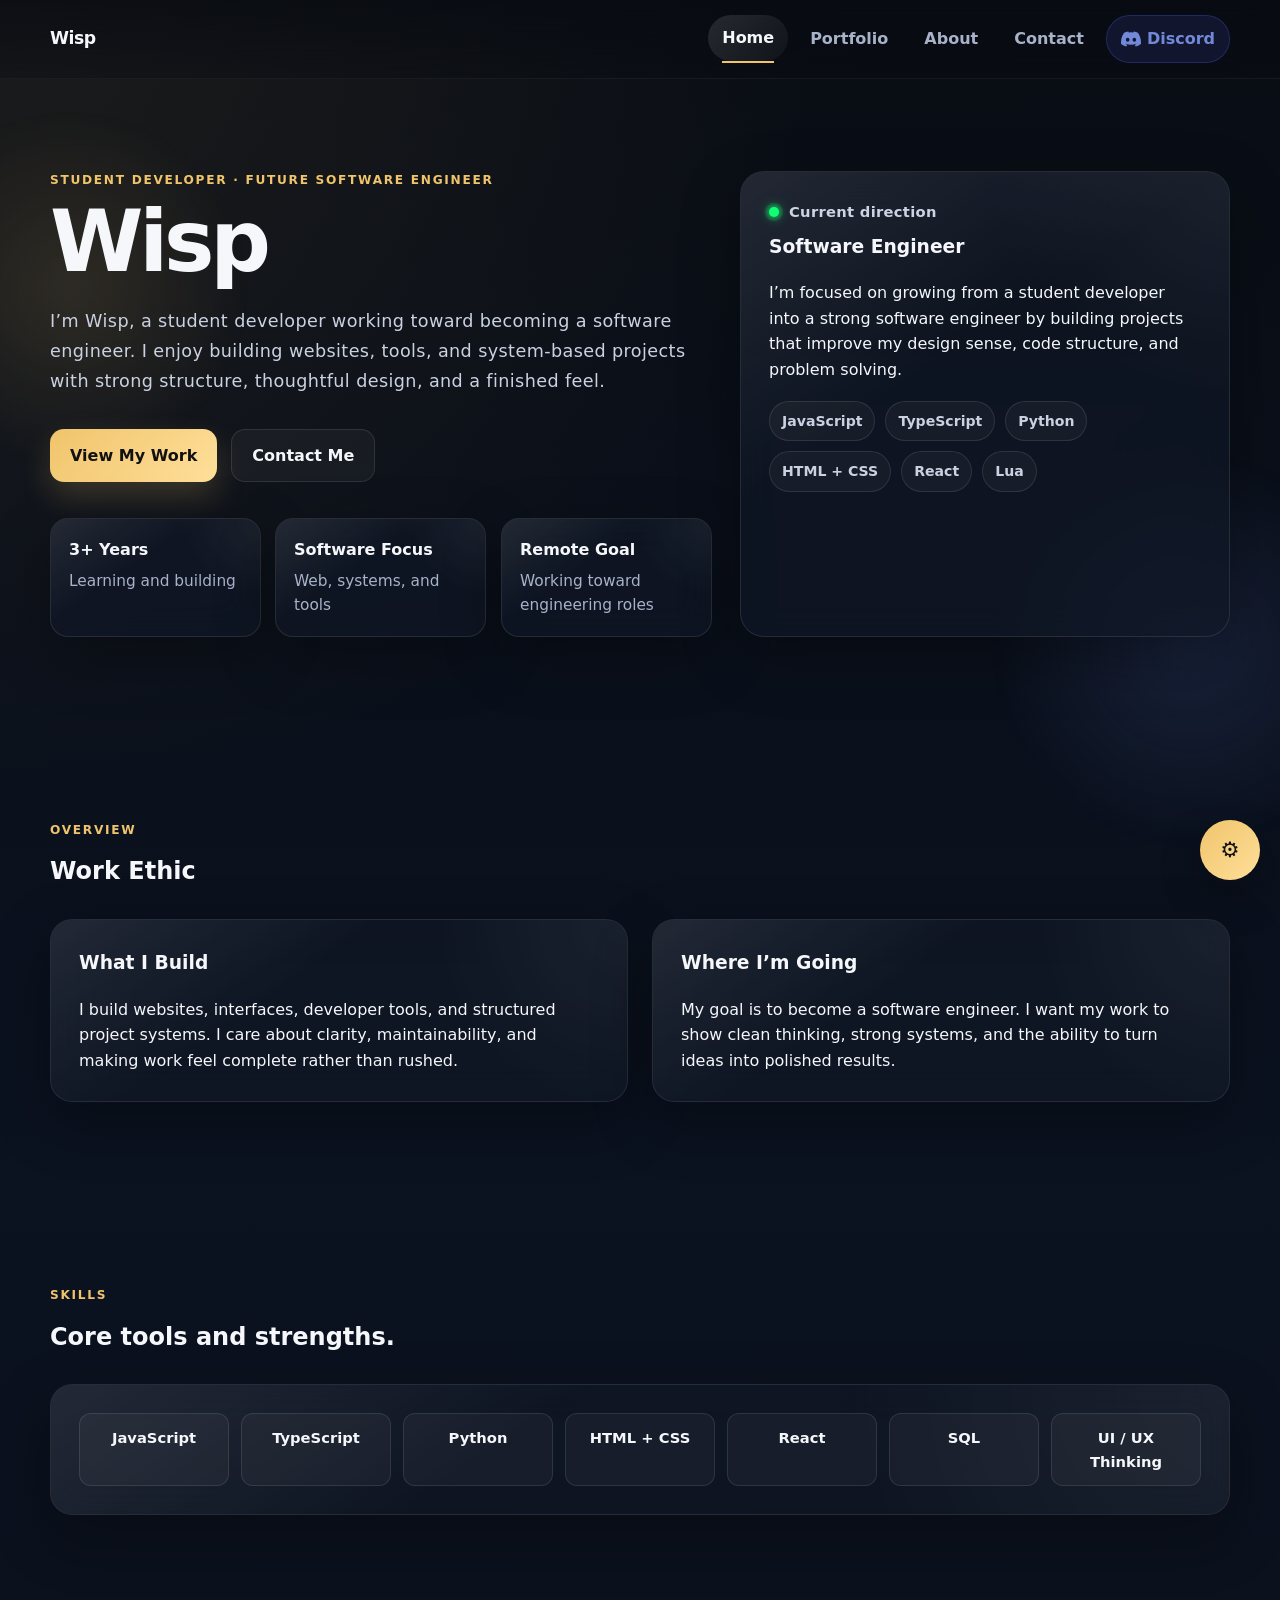
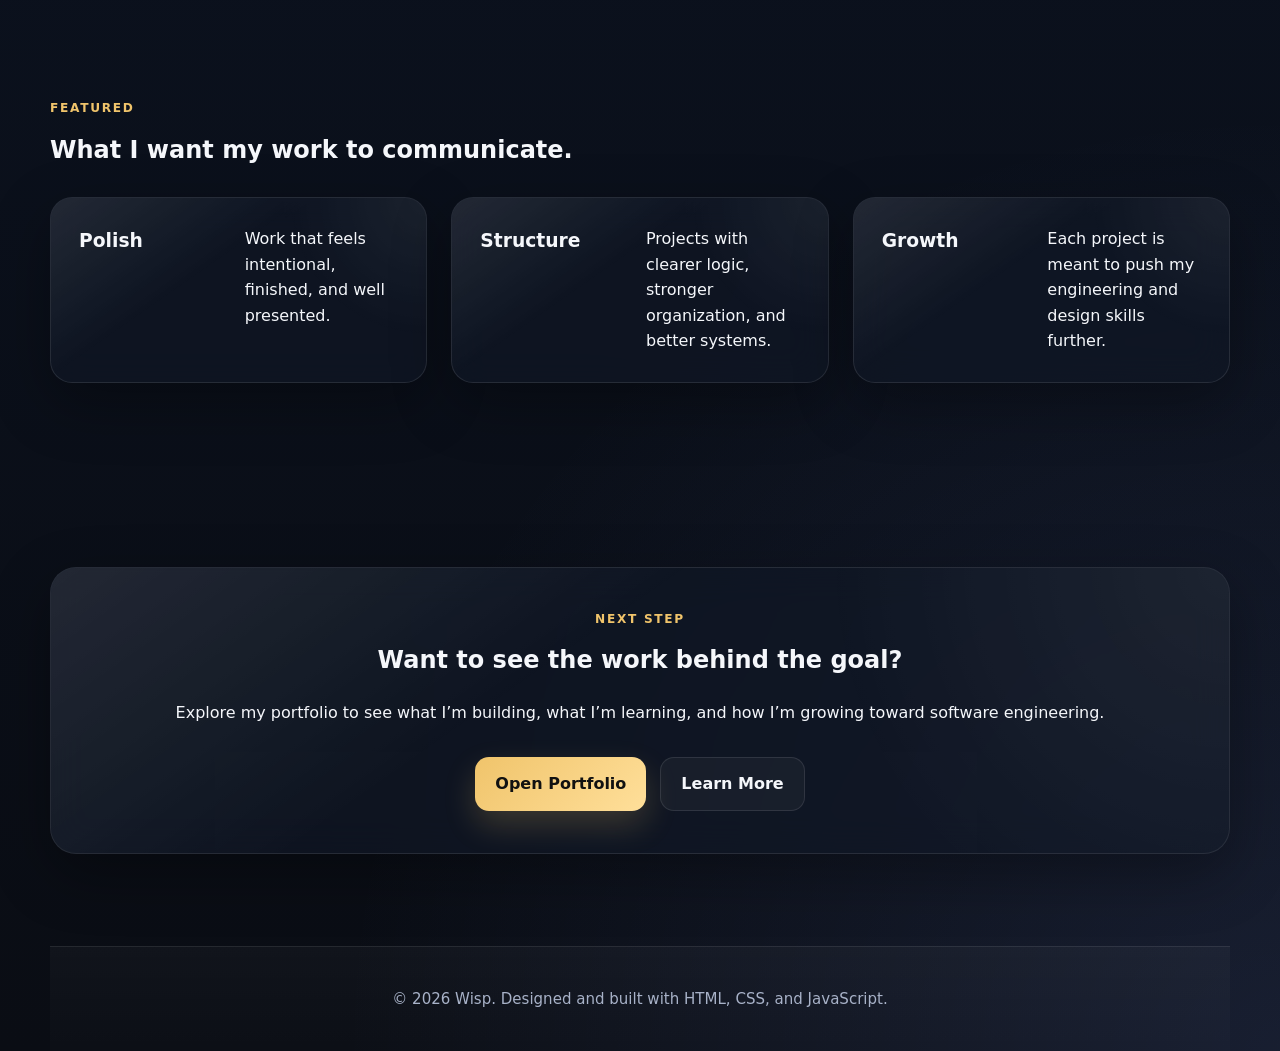
==== commit 7353f81d: "Add files via upload" ====
--- a/index.html
+++ b/index.html
@@ -27,7 +27,6 @@
     <link rel="stylesheet" href="styles.css">
 </head>
 <body>    
-    <a href="#main" class="skip-link">Skip to content</a>
     <div class="bg-orb orb-1" aria-hidden="true"></div>
     <div class="bg-orb orb-2" aria-hidden="true"></div>
 
--- a/styles.css
+++ b/styles.css
@@ -52,10 +52,12 @@
 body {
     margin: 0;
     min-height: 100vh;
+    min-height: 100dvh;
     font-family: Inter, ui-sans-serif, system-ui, -apple-system, BlinkMacSystemFont, "Segoe UI", sans-serif;
     font-size: var(--font-base);
     line-height: 1.6;
     color: var(--text);
+    -webkit-tap-highlight-color: transparent;
     background:
         radial-gradient(circle at top left, rgba(240, 196, 107, 0.08), transparent 28%),
         radial-gradient(circle at bottom right, rgba(124, 155, 255, 0.12), transparent 32%),
@@ -773,12 +775,14 @@
     background: rgba(20, 33, 58, 0.03);
 }
 
-.skill-grid span:hover,
-.feature-card span:hover {
-    background: rgba(255, 255, 255, 0.08);
-    border-color: var(--accent);
-    color: var(--accent);
-    transform: translateY(-2px);
+@media (hover: hover) {
+    .skill-grid span:hover,
+    .feature-card span:hover {
+        background: rgba(255, 255, 255, 0.08);
+        border-color: var(--accent);
+        color: var(--accent);
+        transform: translateY(-2px);
+    }
 }
 
 body.theme-light .skill-grid span:hover,
@@ -887,19 +891,21 @@
         radial-gradient(circle at top right, rgba(203, 215, 237, 0.28), transparent 35%);
 }
 
-.card:hover,
-.dashboard-card:hover,
-.stat-card:hover,
-.cta-card:hover {
-    box-shadow: 0 34px 70px rgba(0, 0, 0, 0.34);
-    border-color: rgba(255, 255, 255, 0.18);
-}
-
-.card:hover::after,
-.dashboard-card:hover::after,
-.stat-card:hover::after,
-.cta-card:hover::after {
-    opacity: 1;
+@media (hover: hover) {
+    .card:hover,
+    .dashboard-card:hover,
+    .stat-card:hover,
+    .cta-card:hover {
+        box-shadow: 0 34px 70px rgba(0, 0, 0, 0.34);
+        border-color: rgba(255, 255, 255, 0.18);
+    }
+
+    .card:hover::after,
+    .dashboard-card:hover::after,
+    .stat-card:hover::after,
+    .cta-card:hover::after {
+        opacity: 1;
+    }
 }
 
 body.theme-light .card:hover,
@@ -1031,12 +1037,14 @@
     background: rgba(20, 33, 58, 0.04);
 }
 
-.tech-pills span:hover,
-.project-stack span:hover,
-.tag-row span:hover {
-    background: rgba(255, 255, 255, 0.08);
-    border-color: var(--accent);
-    transform: translateY(-2px);
+@media (hover: hover) {
+    .tech-pills span:hover,
+    .project-stack span:hover,
+    .tag-row span:hover {
+        background: rgba(255, 255, 255, 0.08);
+        border-color: var(--accent);
+        transform: translateY(-2px);
+    }
 }
 
 .project-tag {
@@ -1200,16 +1208,18 @@
     animation: none;
 }
 
-.button:hover::before {
-    opacity: 1;
-}
-
-.button:hover::after {
-    animation: shimmer 0.6s ease-in-out;
-}
-
-.button:hover {
-    transform: translateY(-3px);
+@media (hover: hover) {
+    .button:hover::before {
+        opacity: 1;
+    }
+
+    .button:hover::after {
+        animation: shimmer 0.6s ease-in-out;
+    }
+
+    .button:hover {
+        transform: translateY(-3px);
+    }
 }
 
 .button:focus-visible {
@@ -2100,7 +2110,8 @@
         margin-left: 0;
         margin-bottom: -2px;
         border-radius: calc(6px * var(--radius-scale)) calc(6px * var(--radius-scale)) 0 0;
-        padding: 10px 16px;
+        padding: 12px 18px;
+        min-height: 44px;
     }
 
     .docs-nav-link.active {
@@ -2967,13 +2978,12 @@
 @media (max-width: 980px) {
     .hero,
     .grid.two-col,
-    .grid.three-col,
+    .grid.three-col {
+        grid-template-columns: 1fr;
+    }
+
     .project-grid {
-        grid-template-columns: 1fr;
-    }
-
-    .hero-stats {
-        grid-template-columns: 1fr;
+        grid-template-columns: repeat(2, minmax(0, 1fr));
     }
 
     .section {
@@ -3000,7 +3010,7 @@
         position: absolute;
         top: calc(100% + 12px);
         right: 0;
-        min-width: 240px;
+        left: 0;
         flex-direction: column;
         align-items: stretch;
         background:
@@ -3026,6 +3036,8 @@
 
     .nav-links a {
         border-radius: 14px;
+        padding: 14px 16px;
+        font-size: 1rem;
     }
 
     .section {
@@ -3052,9 +3064,14 @@
 
     .button {
         width: 100%;
+        padding: 16px 20px;
     }
 
     .grid.three-col {
+        grid-template-columns: 1fr;
+    }
+
+    .project-grid {
         grid-template-columns: 1fr;
     }
 
@@ -3080,6 +3097,7 @@
 
     .preview-container {
         height: 100vh;
+        height: 100dvh;
         max-width: 100%;
         border-radius: 0;
     }
@@ -3087,12 +3105,28 @@
     .socials-grid {
         grid-template-columns: repeat(2, 1fr);
     }
+
+    .social-link {
+        padding: 20px 16px;
+    }
+
+    .cta-card {
+        padding: 32px 22px;
+    }
+
+    .hero-stats {
+        grid-template-columns: repeat(3, minmax(0, 1fr));
+    }
+
+    .cursor-glow {
+        display: none;
+    }
 }
 
 @media (max-width: 520px) {
     .section {
-        width: min(var(--max-width), calc(100% - 18px));
-        padding: 56px 0;
+        width: min(var(--max-width), calc(100% - 28px));
+        padding: 48px 0;
     }
 
     .hero h1,
@@ -3107,13 +3141,38 @@
 
     .card,
     .dashboard-card,
-    .cta-card,
+    .cta-card {
+        padding: 18px;
+        border-radius: calc(18px * var(--radius-scale));
+    }
+
+    .stat-card {
+        padding: 14px;
+    }
+
     .settings-panel {
-        border-radius: calc(20px * var(--radius-scale));
-    }
-
-    .stat-card {
-        padding: 16px;
+        right: 0;
+        left: 0;
+        bottom: 0;
+        width: 100%;
+        max-height: 80vh;
+        max-height: 80dvh;
+        border-radius: calc(22px * var(--radius-scale)) calc(22px * var(--radius-scale)) 0 0;
+        padding: 20px 16px;
+    }
+
+    .settings-fab {
+        bottom: 16px;
+        right: 16px;
+        width: 52px;
+        height: 52px;
+    }
+
+    .back-to-top {
+        bottom: 78px;
+        right: 16px;
+        width: 44px;
+        height: 44px;
     }
 
     .settings-header {
@@ -3122,6 +3181,10 @@
 
     .settings-section {
         padding: 14px;
+    }
+
+    .settings-group {
+        padding: 12px;
     }
 
     .skill-grid,
@@ -3130,6 +3193,7 @@
     }
 
     .hero-stats {
+        grid-template-columns: 1fr;
         gap: 10px;
     }
 
@@ -3144,5 +3208,59 @@
     .eyebrow {
         font-size: 0.7rem;
     }
-    
+
+    .socials-grid {
+        grid-template-columns: 1fr 1fr;
+        gap: 10px;
+    }
+
+    .tech-pills,
+    .project-stack {
+        gap: 8px;
+    }
+
+    .tech-pills span,
+    .project-stack span,
+    .project-tag {
+        font-size: 0.82rem;
+        padding: 6px 10px;
+    }
+
+    .readme-body {
+        padding: 20px 16px;
+    }
+
+    .download-card {
+        padding: 18px;
+    }
+
+    .doc-section-header h2 {
+        font-size: 1.25rem;
+    }
+
+    .doc-content p {
+        font-size: 0.95rem;
+    }
+
+    .doc-content pre {
+        padding: 14px 12px;
+        font-size: 0.82rem;
+    }
+
+    .doc-table {
+        font-size: 0.82rem;
+    }
+
+    .doc-table th,
+    .doc-table td {
+        padding: 8px 10px;
+    }
+
+    .footer-section {
+        font-size: 0.85rem;
+    }
+
+    .bg-orb {
+        opacity: 0.4;
+    }
 }
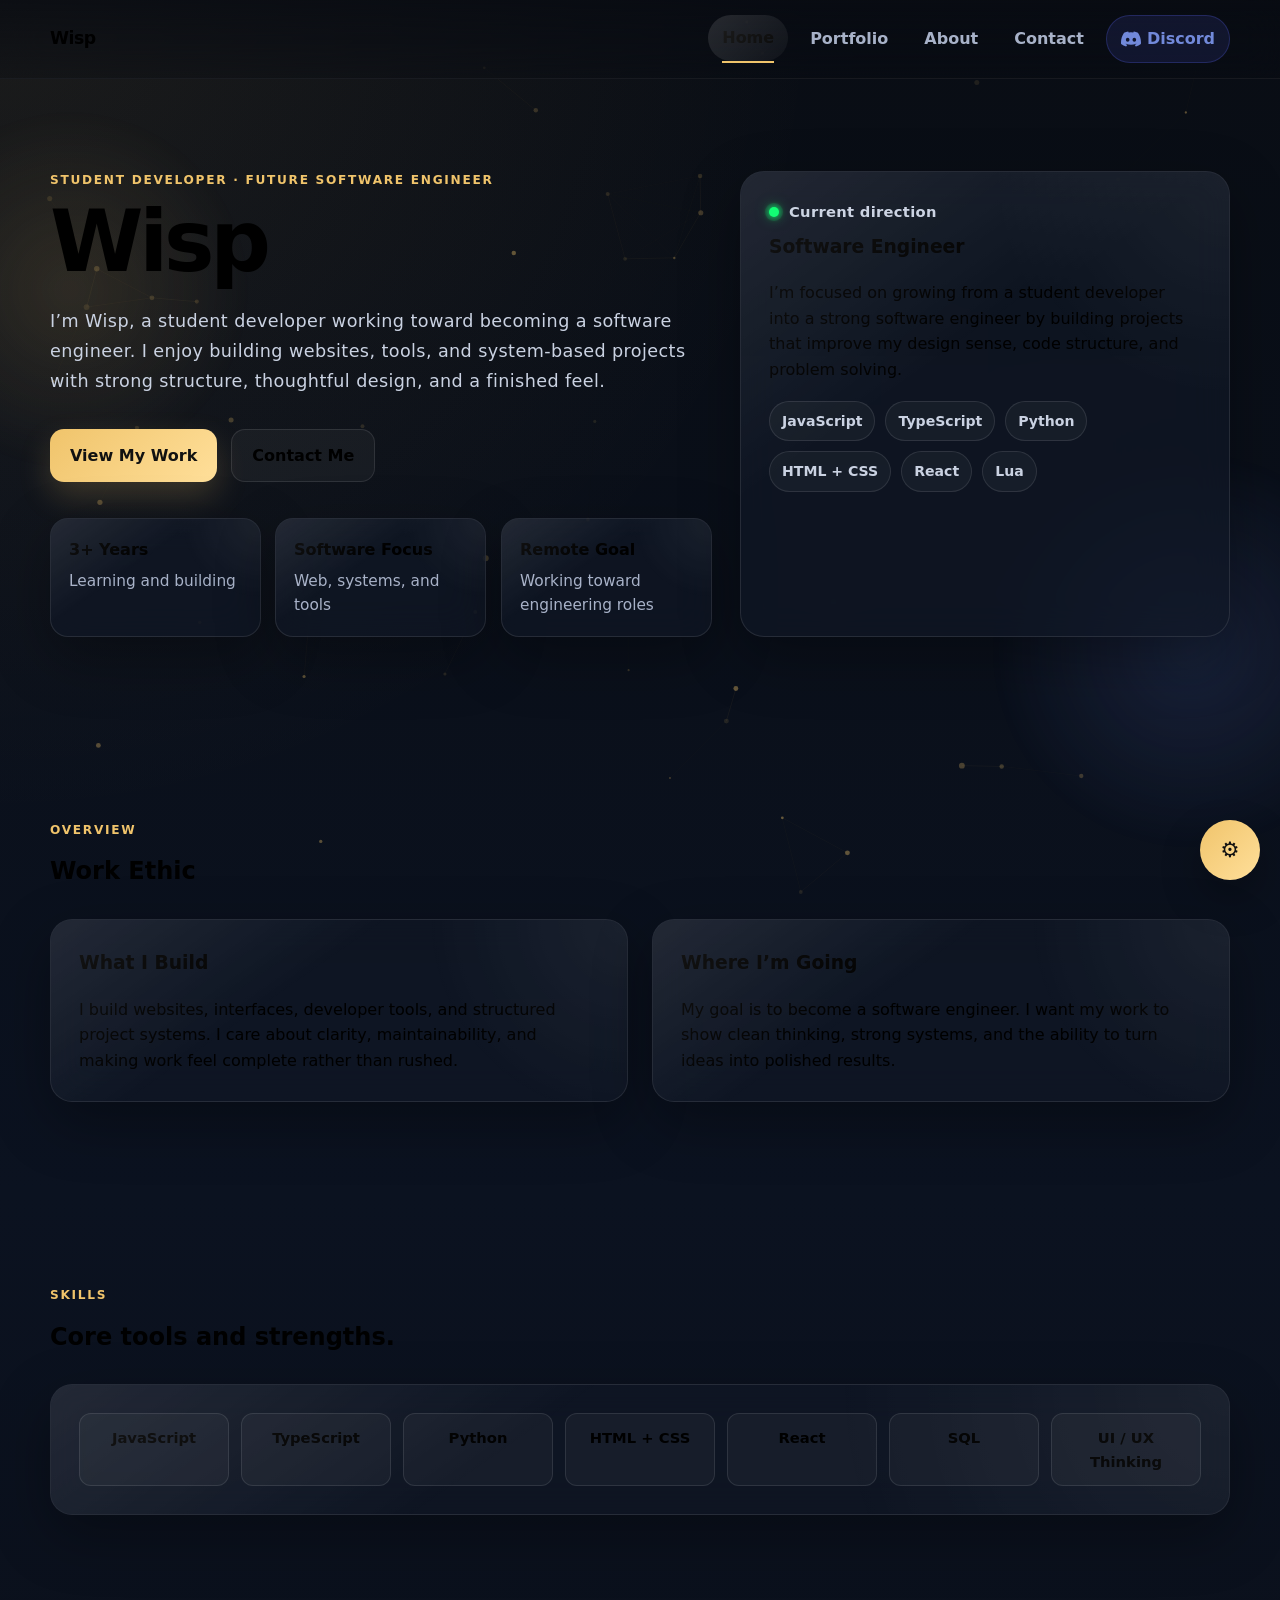
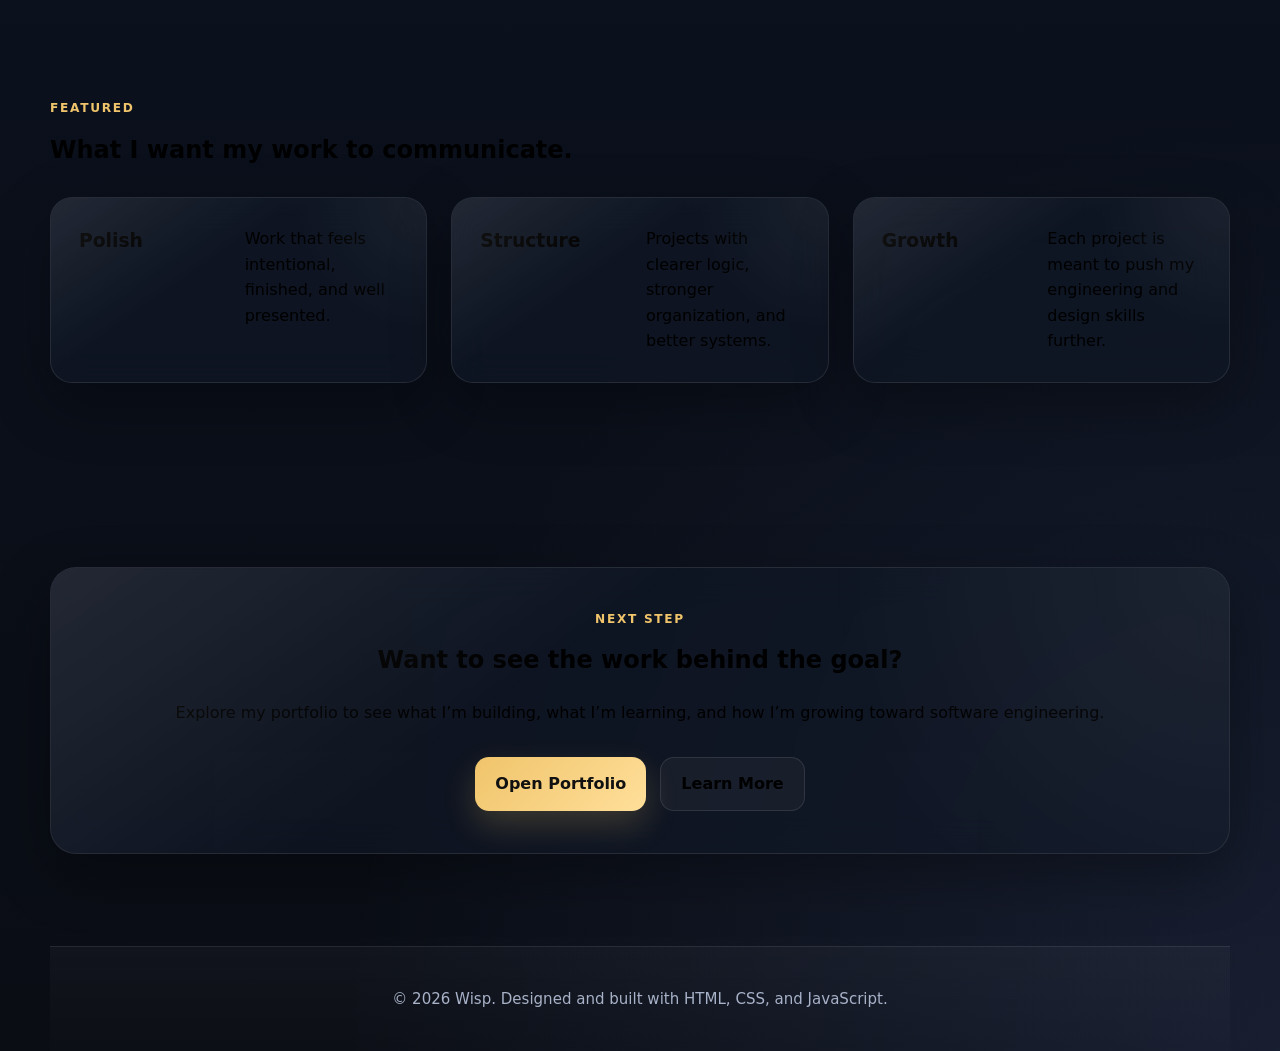
==== commit 6261378f: "Add files via upload" ====
--- a/index.html
+++ b/index.html
@@ -24,7 +24,7 @@
 }
 </script>
     <title>Wisp | Software Engineer Portfolio</title>
-    <link rel="stylesheet" href="styles.css">
+    <link rel="stylesheet" href="styles.css?v=2">
 </head>
 <body>    
     <div class="bg-orb orb-1" aria-hidden="true"></div>
@@ -257,6 +257,6 @@
     </div>
     </aside>
 
-    <script src="script.js"></script>
+    <script src="script.js?v=2"></script>
 </body>
 </html>
--- a/styles.css
+++ b/styles.css
@@ -5,7 +5,6 @@
     --surface-strong: rgba(22, 29, 46, 0.92);
     --card-bg: rgba(16, 23, 37, 0.7);
     --card-bg-solid: #121a2a;
-    --text: #f5f7fb;
     --muted: #a8b2c8;
     --muted-strong: #cad2e2;
     --border: rgba(255, 255, 255, 0.1);
@@ -416,12 +415,22 @@
     top: 16px;
 }
 
+#interactiveBg {
+    position: fixed;
+    top: 0;
+    left: 0;
+    width: 100%;
+    height: 100%;
+    z-index: 0;
+    pointer-events: none;
+}
+
 .bg-orb {
     position: fixed;
     border-radius: 999px;
     filter: blur(10px);
     pointer-events: none;
-    z-index: -1;
+    z-index: 0;
     opacity: 0.75;
 }
 
@@ -653,6 +662,8 @@
 
 main {
     width: 100%;
+    position: relative;
+    z-index: 1;
 }
 
 .section {
@@ -1275,6 +1286,8 @@
     padding: 40px 0;
     border-top: 1px solid var(--border);
     background: linear-gradient(180deg, rgba(255,255,255,0.03), rgba(255,255,255,0.01));
+    position: relative;
+    z-index: 1;
 }
 
 /* ====== PROJECT DETAIL PAGE ====== */
@@ -2581,7 +2594,52 @@
 }
 
 body.theme-light ::selection {
-    background: rgba(240, 196, 107, 0.22);
+    background: rgba(200, 141, 27, 0.22);
+    color: #111;
+}
+
+body.theme-midnight ::selection {
+    background: rgba(107, 158, 255, 0.35);
+    color: #fff;
+}
+
+body.theme-emerald ::selection {
+    background: rgba(92, 232, 160, 0.35);
+    color: #fff;
+}
+
+body.theme-rose ::selection {
+    background: rgba(255, 126, 179, 0.35);
+    color: #fff;
+}
+
+body.theme-sunset ::selection {
+    background: rgba(255, 154, 82, 0.35);
+    color: #fff;
+}
+
+body.theme-arctic ::selection {
+    background: rgba(100, 210, 255, 0.35);
+    color: #fff;
+}
+
+body.theme-lavender ::selection {
+    background: rgba(176, 138, 255, 0.35);
+    color: #fff;
+}
+
+body.theme-cherry ::selection {
+    background: rgba(255, 100, 100, 0.35);
+    color: #fff;
+}
+
+body.theme-ocean ::selection {
+    background: rgba(77, 216, 224, 0.35);
+    color: #fff;
+}
+
+body.theme-mono ::selection {
+    background: rgba(224, 224, 224, 0.25);
     color: #111;
 }
 
